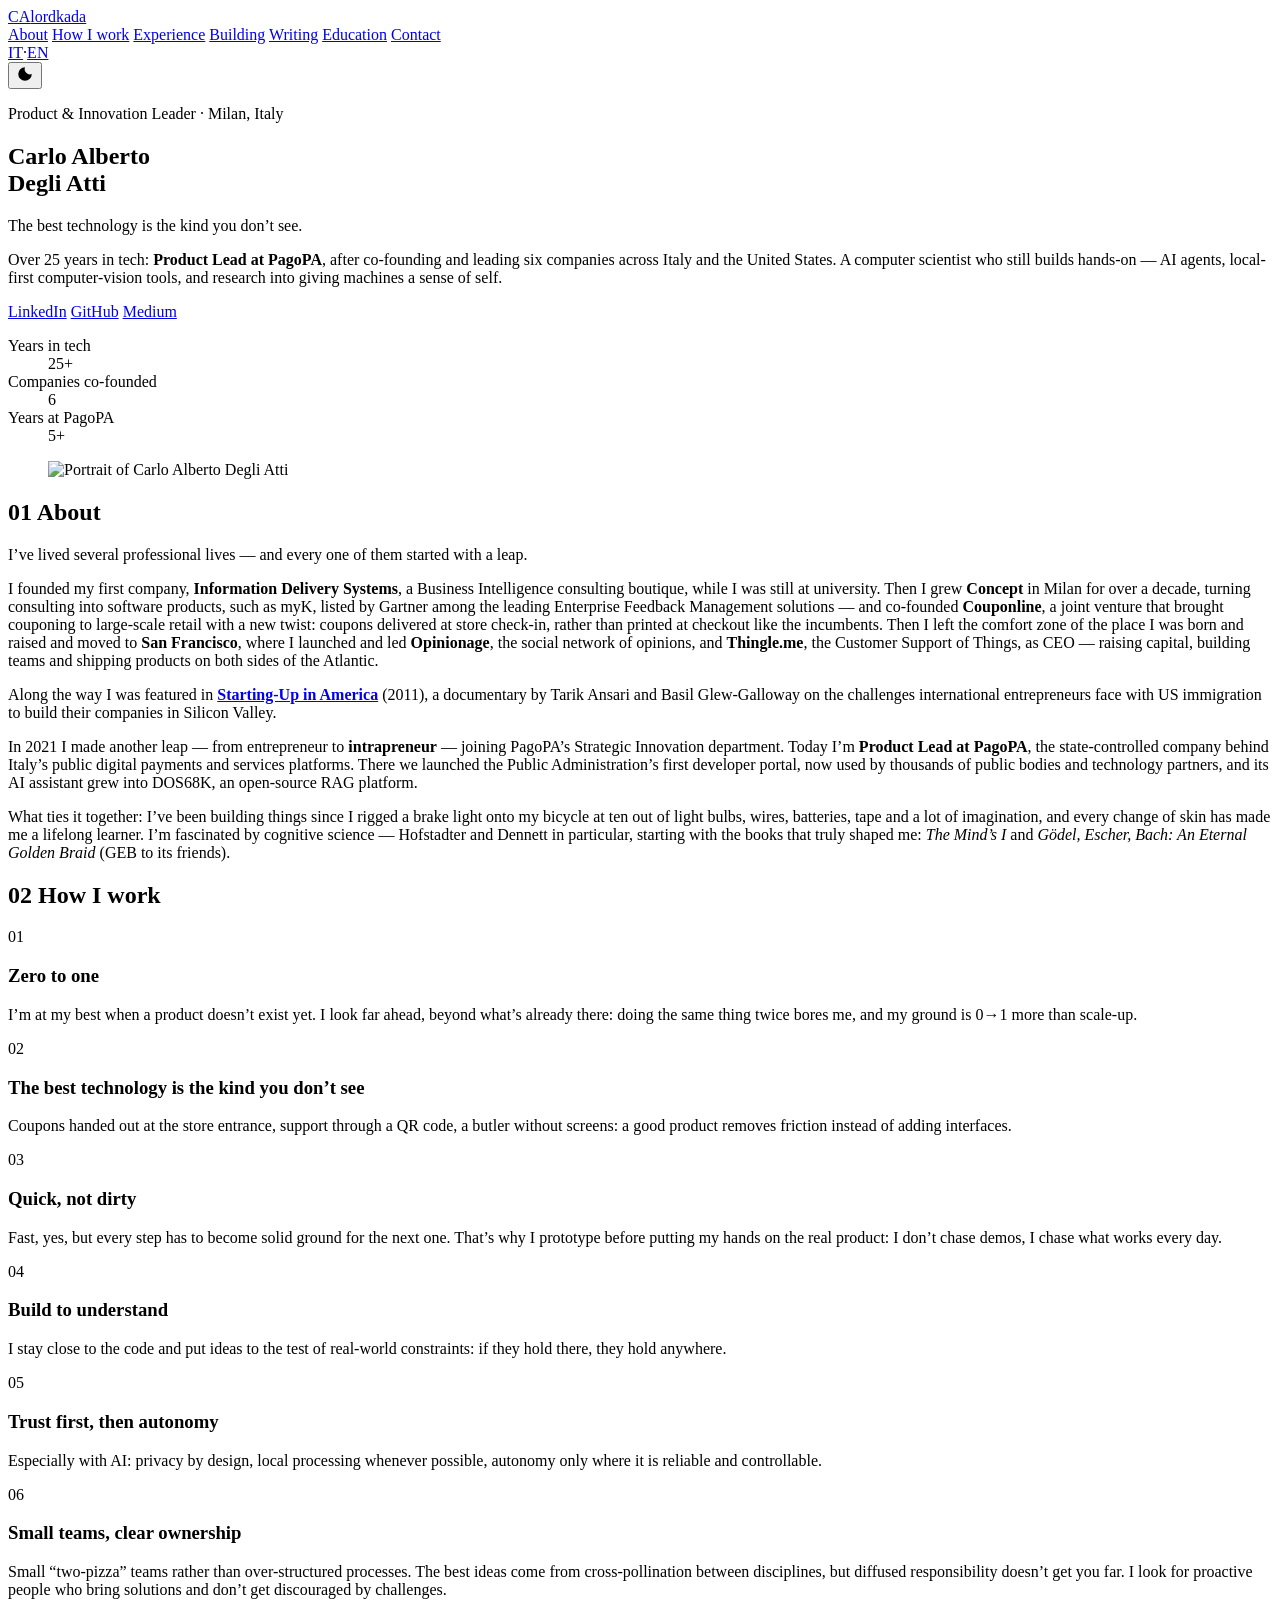
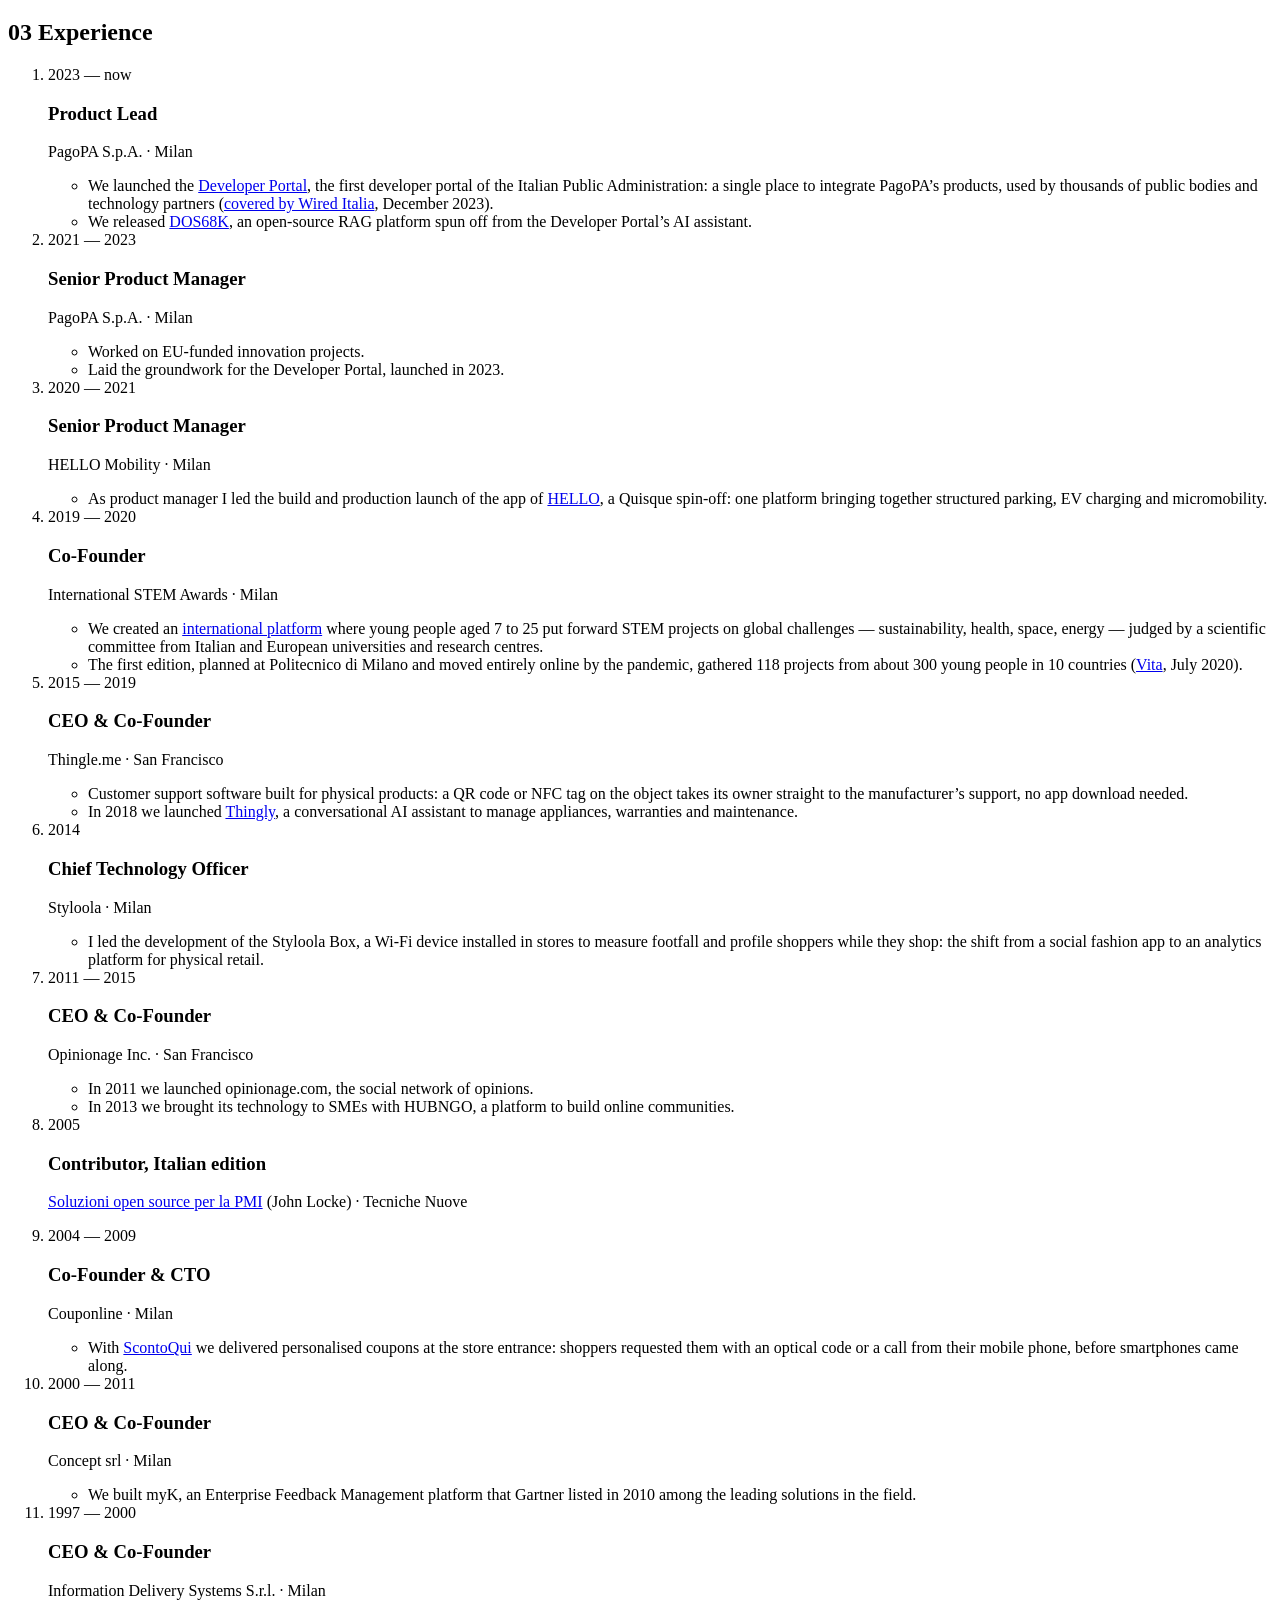
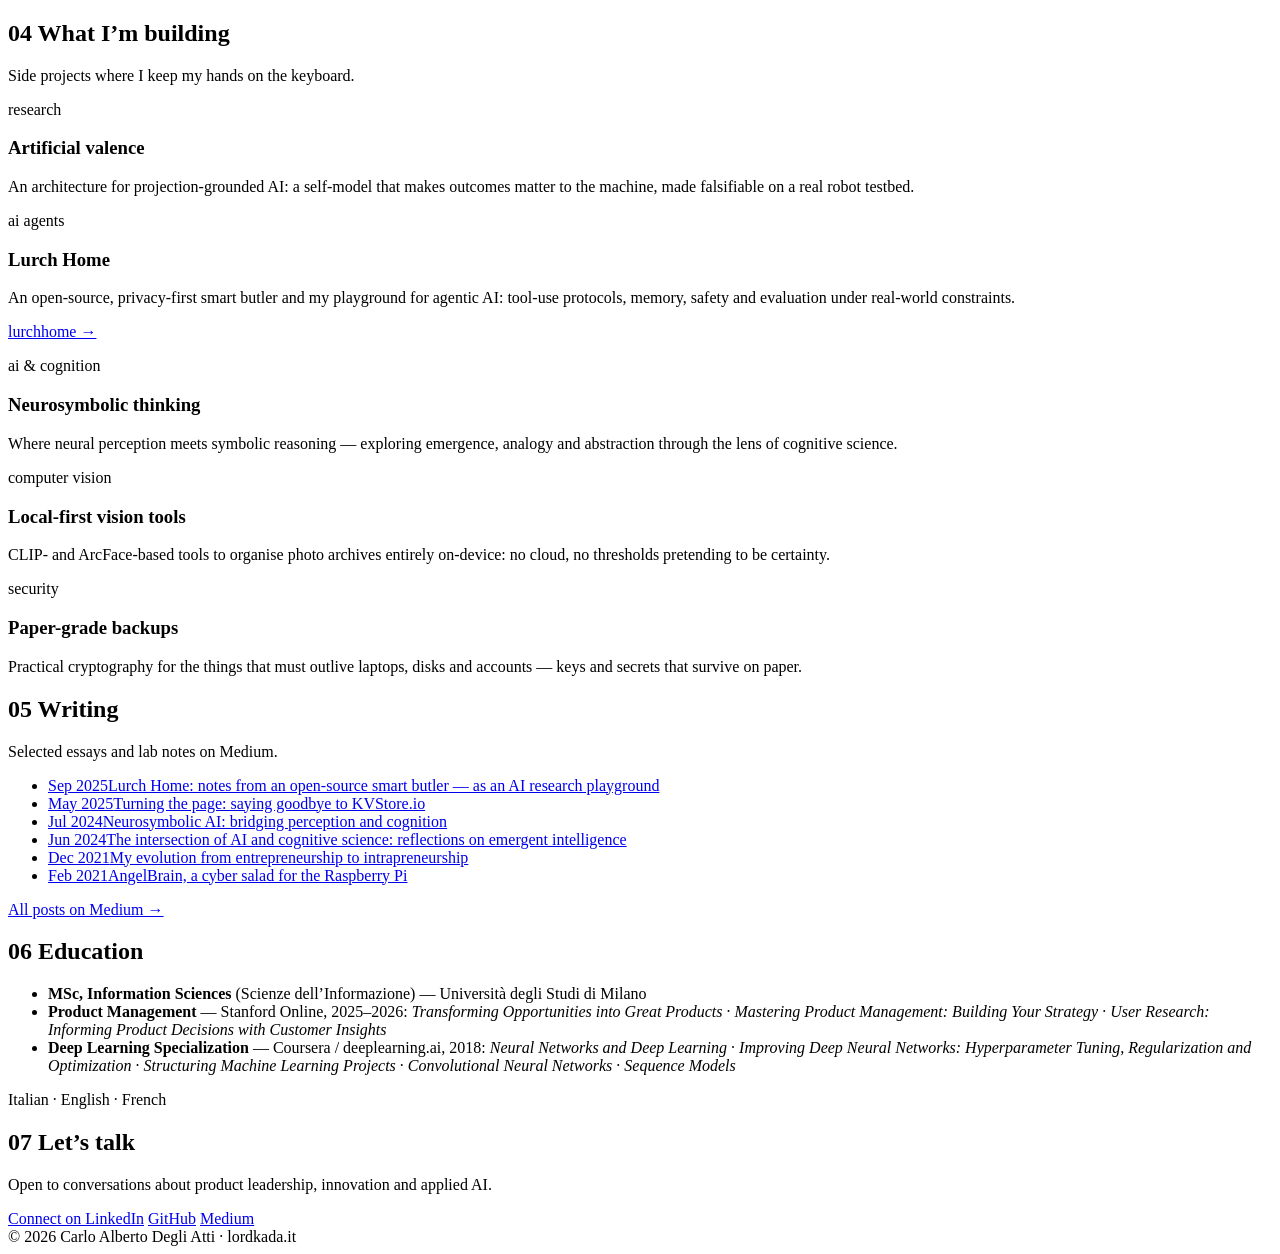
==== site/en/index.html @ 53001ddc "Add a How I work section with six principles Place it right after About, link it from the nav, renum" ====
<!doctype html>
<html lang="en">
<head>
  <meta charset="utf-8">
  <meta name="viewport" content="width=device-width, initial-scale=1">
  <meta http-equiv="Content-Security-Policy" content="default-src 'self'; img-src 'self' data:; style-src 'self'; script-src 'self'; base-uri 'self'; form-action 'none'">
  <meta name="referrer" content="strict-origin-when-cross-origin">
  <title>Carlo Alberto Degli Atti — Product &amp; Innovation Leader</title>
  <meta name="description" content="Product & Innovation Leader with over 25 years in tech. Product Lead at PagoPA, serial founder, computer scientist who still builds hands-on.">
  <meta property="og:title" content="Carlo Alberto Degli Atti">
  <meta property="og:description" content="Product & Innovation Leader — the best technology is the kind you don't see.">
  <meta property="og:url" content="https://lordkada.it/en/">
  <meta property="og:locale" content="en_US">
  <meta property="og:locale:alternate" content="it_IT">
  <meta property="og:type" content="profile">
  <meta property="og:image" content="https://lordkada.it/assets/portrait.jpg">
  <link rel="canonical" href="https://lordkada.it/en/">
  <link rel="alternate" hreflang="it" href="https://lordkada.it/">
  <link rel="alternate" hreflang="en" href="https://lordkada.it/en/">
  <link rel="alternate" hreflang="x-default" href="https://lordkada.it/">
  <link rel="icon" href="/assets/favicon.svg" type="image/svg+xml">
  <link rel="stylesheet" href="/assets/style.css">
</head>
<body>
  <header class="nav">
    <div class="wrap nav-inner">
      <a class="brand" href="#top" aria-label="Home"><span class="brand-mark">CA</span><span class="brand-text">lordkada</span></a>
      <nav aria-label="Primary">
        <a href="#about">About</a>
        <a href="#principles">How I work</a>
        <a href="#experience">Experience</a>
        <a href="#building">Building</a>
        <a href="#writing">Writing</a>
        <a href="#education">Education</a>
        <a href="#contact">Contact</a>
      </nav>
      <div class="lang" role="group" aria-label="Language">
        <a href="/" lang="it" hreflang="it">IT</a><span aria-hidden="true">·</span><a href="/en/" lang="en" hreflang="en" aria-current="page">EN</a>
      </div>
      <button class="theme-toggle" type="button" aria-label="Toggle color theme">
        <svg viewBox="0 0 24 24" width="18" height="18" aria-hidden="true"><path fill="currentColor" d="M12 3a9 9 0 1 0 9 9 7 7 0 0 1-9-9z"/></svg>
      </button>
    </div>
  </header>

  <main id="top">
    <section class="hero">
      <div class="grid-bg" aria-hidden="true"></div>
      <div class="wrap hero-inner">
        <div class="hero-text">
        <p class="eyebrow mono">Product &amp; Innovation Leader · Milan, Italy</p>
        <h1>Carlo Alberto<br>Degli Atti</h1>
        <p class="tagline">The best technology is the kind you don’t see.</p>
        <p class="lead">
          Over 25 years in tech: <strong>Product Lead at PagoPA</strong>,
          after co-founding and leading six companies across Italy and the United States.
          A computer scientist who still builds hands-on — AI agents, local-first computer-vision tools,
          and research into giving machines a sense of self.
        </p>
        <div class="cta">
          <a class="btn primary" href="https://www.linkedin.com/in/lordkada/" rel="noopener">LinkedIn</a>
          <a class="btn" href="https://github.com/lordkada" rel="noopener">GitHub</a>
          <a class="btn" href="https://lordkada.medium.com/" rel="noopener">Medium</a>
        </div>
        <dl class="stats">
          <div><dt>Years in tech</dt><dd>25+</dd></div>
          <div><dt>Companies co-founded</dt><dd>6</dd></div>
          <div><dt>Years at PagoPA</dt><dd>5+</dd></div>
        </dl>
        </div>
        <figure class="portrait">
          <picture>
            <source srcset="/assets/portrait.webp" type="image/webp">
            <img src="/assets/portrait.jpg" width="637" height="637" alt="Portrait of Carlo Alberto Degli Atti">
          </picture>
        </figure>
      </div>
    </section>

    <section id="about" class="section">
      <div class="wrap two-col">
        <h2><span class="mono num">01</span> About</h2>
        <div class="prose">
          <p class="prose-lead">
            I’ve lived several professional lives — and every one of them started with a leap.
          </p>
          <p>
            I founded my first company, <strong>Information Delivery Systems</strong>, a Business Intelligence
            consulting boutique, while I was still at university. Then I grew <strong>Concept</strong> in Milan for over a decade, turning consulting
            into software products, such as myK, listed by Gartner among the leading Enterprise Feedback
            Management solutions — and co-founded <strong>Couponline</strong>, a joint venture that brought
            couponing to large-scale retail with a new twist: coupons delivered at store check-in, rather
            than printed at checkout like the incumbents. Then I left the comfort zone of the place I was born and raised and
            moved to <strong>San Francisco</strong>, where I launched and led <strong>Opinionage</strong>, the social network
            of opinions, and <strong>Thingle.me</strong>, the Customer Support of Things, as CEO — raising capital, building teams and shipping products
            on both sides of the Atlantic.
          </p>
          <p>
            Along the way I was featured in
            <a href="https://www.youtube.com/watch?v=5Nz4N2K64o8" rel="noopener"><strong>Starting-Up in America</strong></a>
            (2011), a documentary by Tarik Ansari and Basil Glew-Galloway on the challenges international
            entrepreneurs face with US immigration to build their companies in Silicon Valley.
          </p>
          <p>
            In 2021 I made another leap — from entrepreneur to <strong>intrapreneur</strong> — joining
            PagoPA’s Strategic Innovation department. Today I’m <strong>Product Lead at PagoPA</strong>,
            the state-controlled company behind Italy’s public digital payments and services platforms.
            There we launched the Public Administration’s first developer portal, now used by thousands of
            public bodies and technology partners, and its AI assistant grew into DOS68K, an open-source RAG platform.
          </p>
          <p>
            What ties it together: I’ve been building things since I rigged a brake light onto my bicycle
            at ten out of light bulbs, wires, batteries, tape and a lot of imagination, and every change of skin has made me a lifelong learner. I’m fascinated by cognitive
            science — Hofstadter and Dennett in particular, starting with the books that truly shaped me:
            <em>The Mind’s I</em> and <em>Gödel, Escher, Bach: An Eternal Golden Braid</em> (GEB to its
            friends).
          </p>
        </div>
      </div>
    </section>

    <section id="principles" class="section alt">
      <div class="wrap">
        <h2><span class="mono num">02</span> How I work</h2>
        <div class="cards">
          <article class="card">
            <p class="tag mono">01</p>
            <h3>Zero to one</h3>
            <p>I’m at my best when a product doesn’t exist yet. I look far ahead, beyond what’s already there: doing the same thing twice bores me, and my ground is 0→1 more than scale-up.</p>
          </article>
          <article class="card">
            <p class="tag mono">02</p>
            <h3>The best technology is the kind you don’t see</h3>
            <p>Coupons handed out at the store entrance, support through a QR code, a butler without screens: a good product removes friction instead of adding interfaces.</p>
          </article>
          <article class="card">
            <p class="tag mono">03</p>
            <h3>Quick, not dirty</h3>
            <p>Fast, yes, but every step has to become solid ground for the next one. That’s why I prototype before putting my hands on the real product: I don’t chase demos, I chase what works every day.</p>
          </article>
          <article class="card">
            <p class="tag mono">04</p>
            <h3>Build to understand</h3>
            <p>I stay close to the code and put ideas to the test of real-world constraints: if they hold there, they hold anywhere.</p>
          </article>
          <article class="card">
            <p class="tag mono">05</p>
            <h3>Trust first, then autonomy</h3>
            <p>Especially with AI: privacy by design, local processing whenever possible, autonomy only where it is reliable and controllable.</p>
          </article>
          <article class="card">
            <p class="tag mono">06</p>
            <h3>Small teams, clear ownership</h3>
            <p>Small “two-pizza” teams rather than over-structured processes. The best ideas come from cross-pollination between disciplines, but diffused responsibility doesn’t get you far. I look for proactive people who bring solutions and don’t get discouraged by challenges.</p>
          </article>
        </div>
      </div>
    </section>

    <section id="experience" class="section">
      <div class="wrap">
        <h2><span class="mono num">03</span> Experience</h2>
        <ol class="timeline">
          <li>
            <span class="when mono">2023 — now</span>
            <div><h3>Product Lead</h3><p class="org">PagoPA S.p.A. · Milan</p>
              <ul class="impact">
                <li>We launched the <a href="https://developer.pagopa.it/" rel="noopener">Developer Portal</a>, the first developer portal of the Italian Public Administration: a single place to integrate PagoPA’s products, used by thousands of public bodies and technology partners (<a href="https://www.wired.it/article/pagopa-developer-portal-sviluppatori" rel="noopener" hreflang="it">covered by Wired Italia</a>, December 2023).</li>
                <li>We released <a href="https://github.com/pagopa/DOS68k" rel="noopener">DOS68K</a>, an open-source RAG platform spun off from the Developer Portal’s AI assistant.</li>
              </ul>
            </div>
          </li>
          <li>
            <span class="when mono">2021 — 2023</span>
            <div><h3>Senior Product Manager</h3><p class="org">PagoPA S.p.A. · Milan</p>
              <ul class="impact">
                <li>Worked on EU-funded innovation projects.</li>
                <li>Laid the groundwork for the Developer Portal, launched in 2023.</li>
              </ul>
            </div>
          </li>
          <li>
            <span class="when mono">2020 — 2021</span>
            <div><h3>Senior Product Manager</h3><p class="org">HELLO Mobility · Milan</p>
              <ul class="impact">
                <li>As product manager I led the build and production launch of the app of <a href="https://www.startupbusiness.it/mobilita-intermodale-tra-pnrr-e-collaborazioni/31727/" rel="noopener" hreflang="it">HELLO</a>, a Quisque spin-off: one platform bringing together structured parking, EV charging and micromobility.</li>
              </ul>
            </div>
          </li>
          <li>
            <span class="when mono">2019 — 2020</span>
            <div><h3>Co-Founder</h3><p class="org">International STEM Awards · Milan</p>
              <ul class="impact">
                <li>We created an <a href="https://lastatalenews.unimi.it/international-stem-awards" rel="noopener" hreflang="it">international platform</a> where young people aged 7 to 25 put forward STEM projects on global challenges — sustainability, health, space, energy — judged by a scientific committee from Italian and European universities and research centres.</li>
                <li>The first edition, planned at Politecnico di Milano and moved entirely online by the pandemic, gathered 118 projects from about 300 young people in 10 countries (<a href="https://www.vita.it/tre-bambini-italiani-progettano-robot-salvambiente-premiati-a-sfida-stem-mondiale/" rel="noopener" hreflang="it">Vita</a>, July 2020).</li>
              </ul>
            </div>
          </li>
          <li>
            <span class="when mono">2015 — 2019</span>
            <div><h3>CEO &amp; Co-Founder</h3><p class="org">Thingle.me · San Francisco</p>
              <ul class="impact">
                <li>Customer support software built for physical products: a QR code or NFC tag on the object takes its owner straight to the manufacturer’s support, no app download needed.</li>
                <li>In 2018 we launched <a href="https://www.linkedin.com/pulse/welcome-board-thingly-carlo-alberto-degli-atti" rel="noopener">Thingly</a>, a conversational AI assistant to manage appliances, warranties and maintenance.</li>
              </ul>
            </div>
          </li>
          <li>
            <span class="when mono">2014</span>
            <div><h3>Chief Technology Officer</h3><p class="org">Styloola · Milan</p>
              <ul class="impact">
                <li>I led the development of the Styloola Box, a Wi-Fi device installed in stores to measure footfall and profile shoppers while they shop: the shift from a social fashion app to an analytics platform for physical retail.</li>
              </ul>
            </div>
          </li>
          <li>
            <span class="when mono">2011 — 2015</span>
            <div><h3>CEO &amp; Co-Founder</h3><p class="org">Opinionage Inc. · San Francisco</p>
              <ul class="impact">
                <li>In 2011 we launched opinionage.com, the social network of opinions.</li>
                <li>In 2013 we brought its technology to SMEs with HUBNGO, a platform to build online communities.</li>
              </ul>
            </div>
          </li>
          <li>
            <span class="when mono">2005</span>
            <div><h3>Contributor, Italian edition</h3><p class="org"><a href="https://books.google.it/books/about/Soluzioni_open_source_per_la_PMI.html?id=UDrGxo1UbG4C" rel="noopener">Soluzioni open source per la PMI</a> (John Locke) · Tecniche Nuove</p></div>
          </li>
          <li>
            <span class="when mono">2004 — 2009</span>
            <div><h3>Co-Founder &amp; CTO</h3><p class="org">Couponline · Milan</p>
              <ul class="impact">
                <li>With <a href="https://www.youtube.com/watch?v=e-gMICZDOhs" rel="noopener" hreflang="it">ScontoQui</a> we delivered personalised coupons at the store entrance: shoppers requested them with an optical code or a call from their mobile phone, before smartphones came along.</li>
              </ul>
            </div>
          </li>
          <li>
            <span class="when mono">2000 — 2011</span>
            <div><h3>CEO &amp; Co-Founder</h3><p class="org">Concept srl · Milan</p>
              <ul class="impact">
                <li>We built myK, an Enterprise Feedback Management platform that Gartner listed in 2010 among the leading solutions in the field.</li>
              </ul>
            </div>
          </li>
          <li>
            <span class="when mono">1997 — 2000</span>
            <div><h3>CEO &amp; Co-Founder</h3><p class="org">Information Delivery Systems S.r.l. · Milan</p></div>
          </li>
        </ol>
      </div>
    </section>

    <section id="building" class="section alt">
      <div class="wrap">
        <h2><span class="mono num">04</span> What I’m building</h2>
        <p class="section-lead">Side projects where I keep my hands on the keyboard.</p>
        <div class="cards">
          <article class="card">
            <p class="tag mono">research</p>
            <h3>Artificial valence</h3>
            <p>An architecture for projection-grounded AI: a self-model that makes outcomes matter to the machine, made falsifiable on a real robot testbed.</p>
          </article>
          <article class="card">
            <p class="tag mono">ai agents</p>
            <h3>Lurch Home</h3>
            <p>An open-source, privacy-first smart butler and my playground for agentic AI: tool-use protocols, memory, safety and evaluation under real-world constraints.</p>
            <a class="more" href="https://github.com/lordkada/lurchhome" rel="noopener">lurchhome →</a>
          </article>
          <article class="card">
            <p class="tag mono">ai &amp; cognition</p>
            <h3>Neurosymbolic thinking</h3>
            <p>Where neural perception meets symbolic reasoning — exploring emergence, analogy and abstraction through the lens of cognitive science.</p>
          </article>
          <article class="card">
            <p class="tag mono">computer vision</p>
            <h3>Local-first vision tools</h3>
            <p>CLIP- and ArcFace-based tools to organise photo archives entirely on-device: no cloud, no thresholds pretending to be certainty.</p>
          </article>
          <article class="card">
            <p class="tag mono">security</p>
            <h3>Paper-grade backups</h3>
            <p>Practical cryptography for the things that must outlive laptops, disks and accounts — keys and secrets that survive on paper.</p>
          </article>
        </div>
      </div>
    </section>

    <section id="writing" class="section">
      <div class="wrap">
        <h2><span class="mono num">05</span> Writing</h2>
        <p class="section-lead">Selected essays and lab notes on Medium.</p>
        <ul class="posts">
          <li><a href="https://lordkada.medium.com/lurch-home-notes-from-an-open-source-smart-butler-as-an-ai-research-playground-4d5cc2af432d" rel="noopener"><span class="when mono">Sep 2025</span><span>Lurch Home: notes from an open-source smart butler — as an AI research playground</span></a></li>
          <li><a href="https://lordkada.medium.com/turning-the-page-saying-goodbye-to-kvstore-io-cf0a9c562891" rel="noopener"><span class="when mono">May 2025</span><span>Turning the page: saying goodbye to KVStore.io</span></a></li>
          <li><a href="https://lordkada.medium.com/neurosymbolic-ai-bridging-perception-and-cognition-4ed54e560812" rel="noopener"><span class="when mono">Jul 2024</span><span>Neurosymbolic AI: bridging perception and cognition</span></a></li>
          <li><a href="https://lordkada.medium.com/the-intersection-of-artificial-intelligence-and-cognitive-science-reflections-on-emergent-558dfc153a9f" rel="noopener"><span class="when mono">Jun 2024</span><span>The intersection of AI and cognitive science: reflections on emergent intelligence</span></a></li>
          <li><a href="https://lordkada.medium.com/my-evolution-from-entrepreneurship-to-intrapreneurship-54f96ab75e7b" rel="noopener"><span class="when mono">Dec 2021</span><span>My evolution from entrepreneurship to intrapreneurship</span></a></li>
          <li><a href="https://lordkada.medium.com/angelbrain-a-cyber-salad-for-the-raspberry-pi-67566a4708ef" rel="noopener"><span class="when mono">Feb 2021</span><span>AngelBrain, a cyber salad for the Raspberry Pi</span></a></li>
        </ul>
        <a class="more" href="https://lordkada.medium.com/" rel="noopener">All posts on Medium →</a>
      </div>
    </section>

    <section id="education" class="section alt">
      <div class="wrap two-col">
        <h2><span class="mono num">06</span> Education</h2>
        <div>
          <ul class="plain">
            <li><strong>MSc, Information Sciences</strong> (Scienze dell’Informazione) — Università degli Studi di Milano</li>
            <li><strong>Product Management</strong> — Stanford Online, 2025–2026:
              <em>Transforming Opportunities into Great Products</em> ·
              <em>Mastering Product Management: Building Your Strategy</em> ·
              <em>User Research: Informing Product Decisions with Customer Insights</em></li>
            <li><strong>Deep Learning Specialization</strong> — Coursera / deeplearning.ai, 2018:
              <em>Neural Networks and Deep Learning</em> ·
              <em>Improving Deep Neural Networks: Hyperparameter Tuning, Regularization and Optimization</em> ·
              <em>Structuring Machine Learning Projects</em> ·
              <em>Convolutional Neural Networks</em> ·
              <em>Sequence Models</em></li>
          </ul>
          <p class="langs mono">Italian · English · French</p>
        </div>
      </div>
    </section>

    <section id="contact" class="section contact">
      <div class="wrap">
        <h2><span class="mono num">07</span> Let’s talk</h2>
        <p class="section-lead">Open to conversations about product leadership, innovation and applied AI.</p>
        <div class="cta">
          <a class="btn primary" href="https://www.linkedin.com/in/lordkada/" rel="noopener">Connect on LinkedIn</a>
          <a class="btn" href="https://github.com/lordkada" rel="noopener">GitHub</a>
          <a class="btn" href="https://lordkada.medium.com/" rel="noopener">Medium</a>
        </div>
      </div>
    </section>
  </main>

  <footer class="footer">
    <div class="wrap mono">© <span id="year">2026</span> Carlo Alberto Degli Atti · lordkada.it</div>
  </footer>

  <script src="/assets/main.js" defer></script>
</body>
</html>
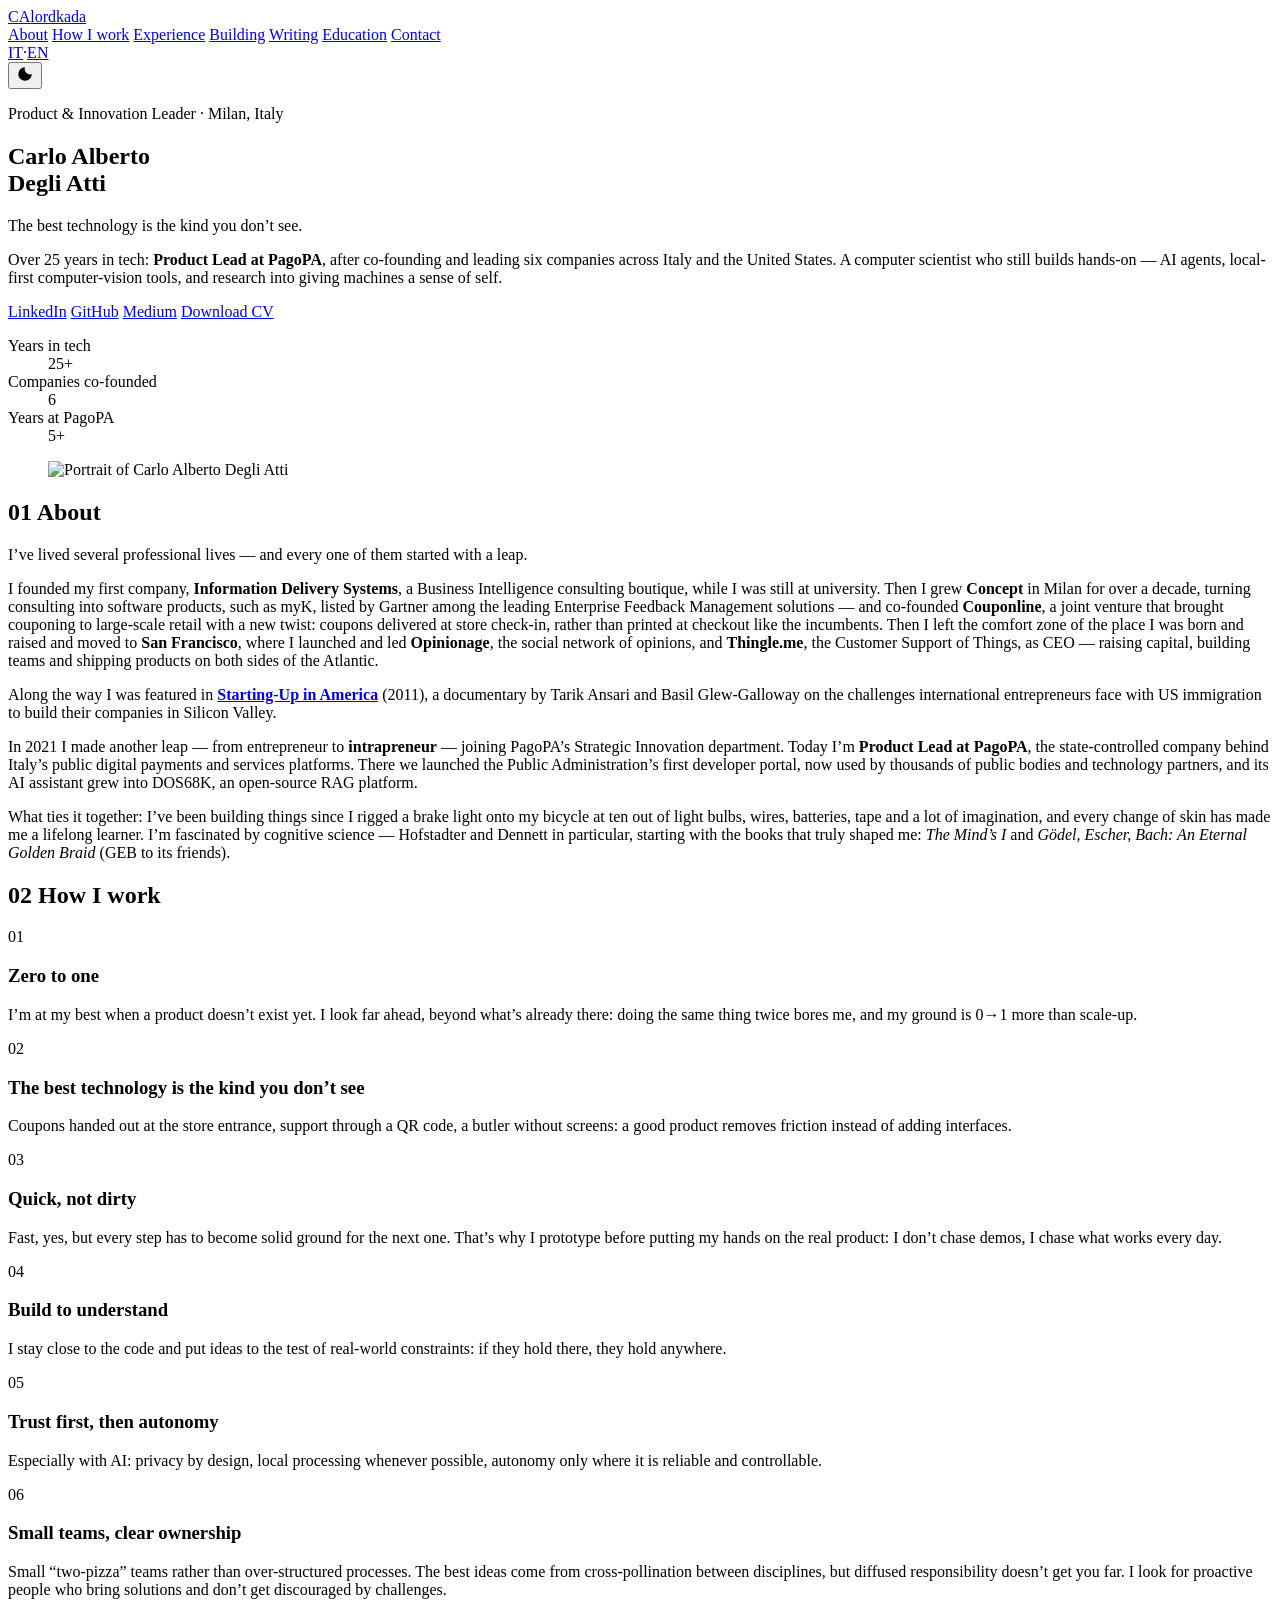
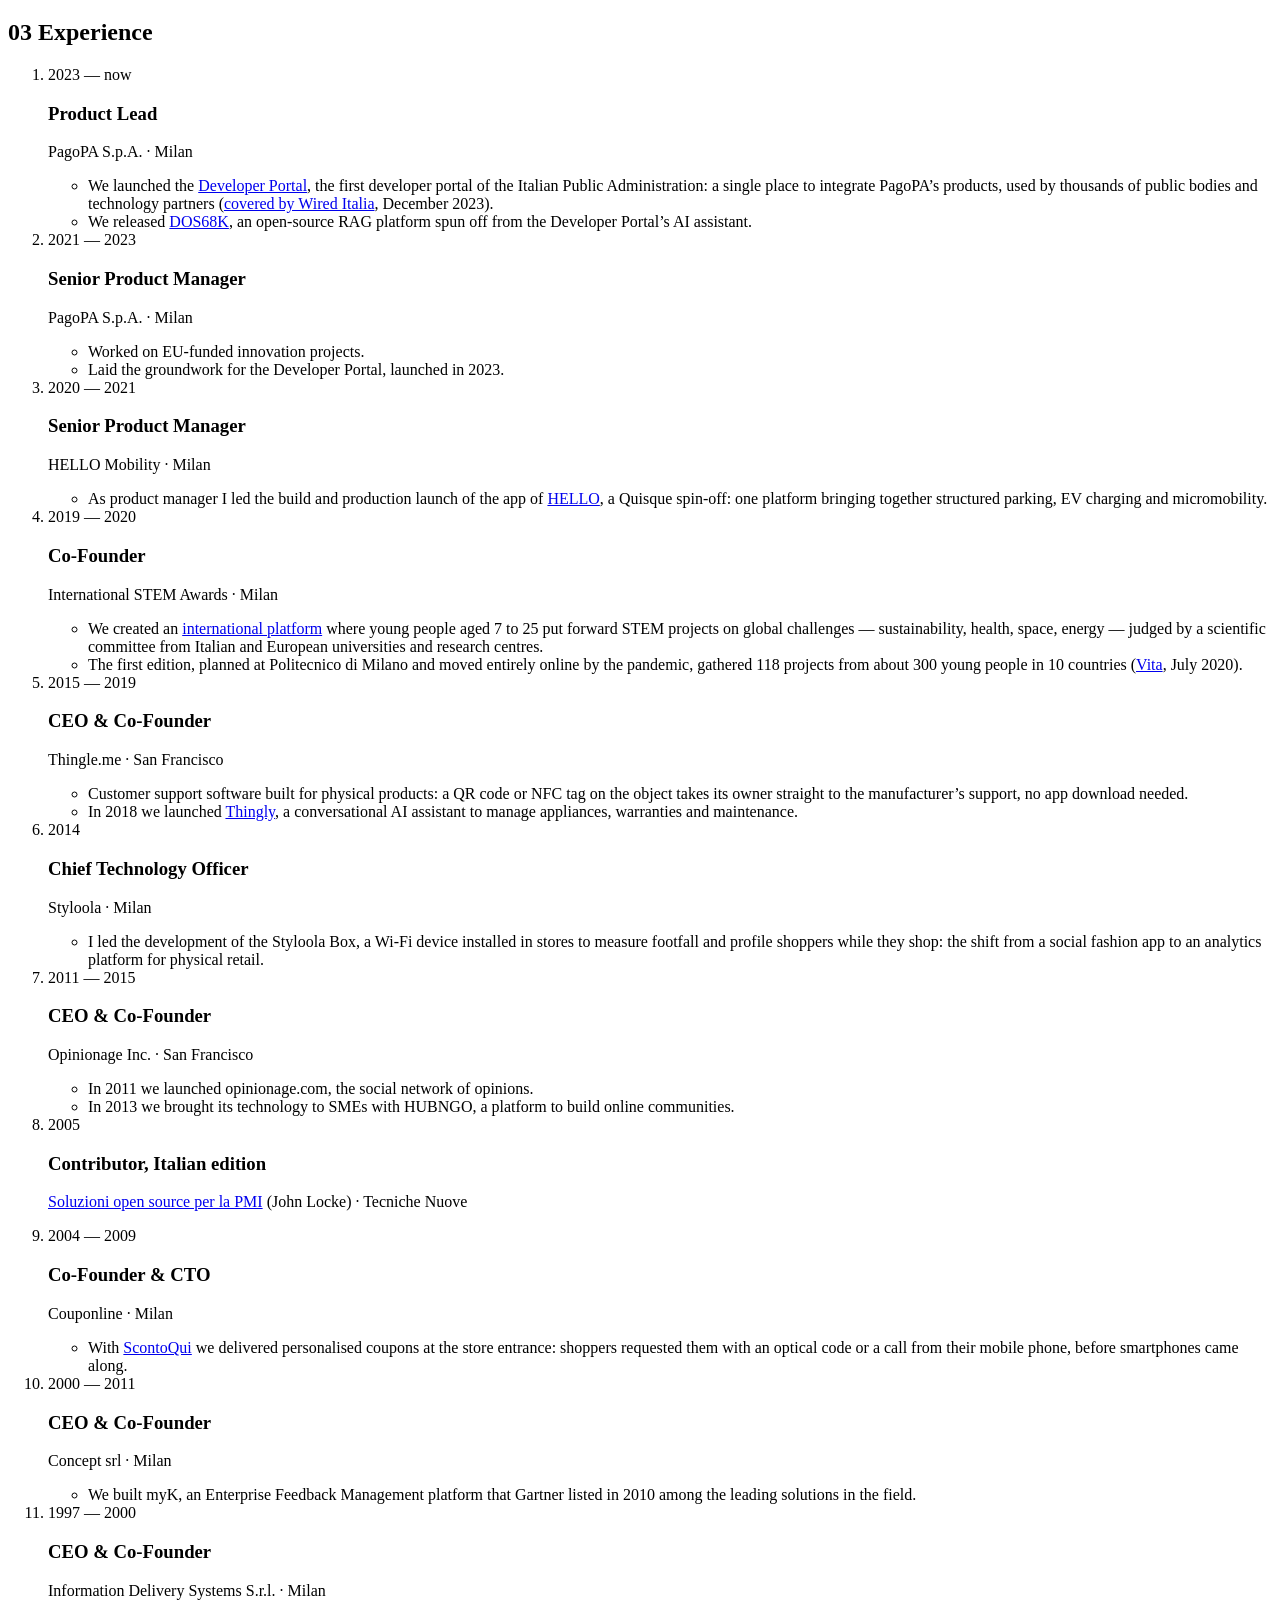
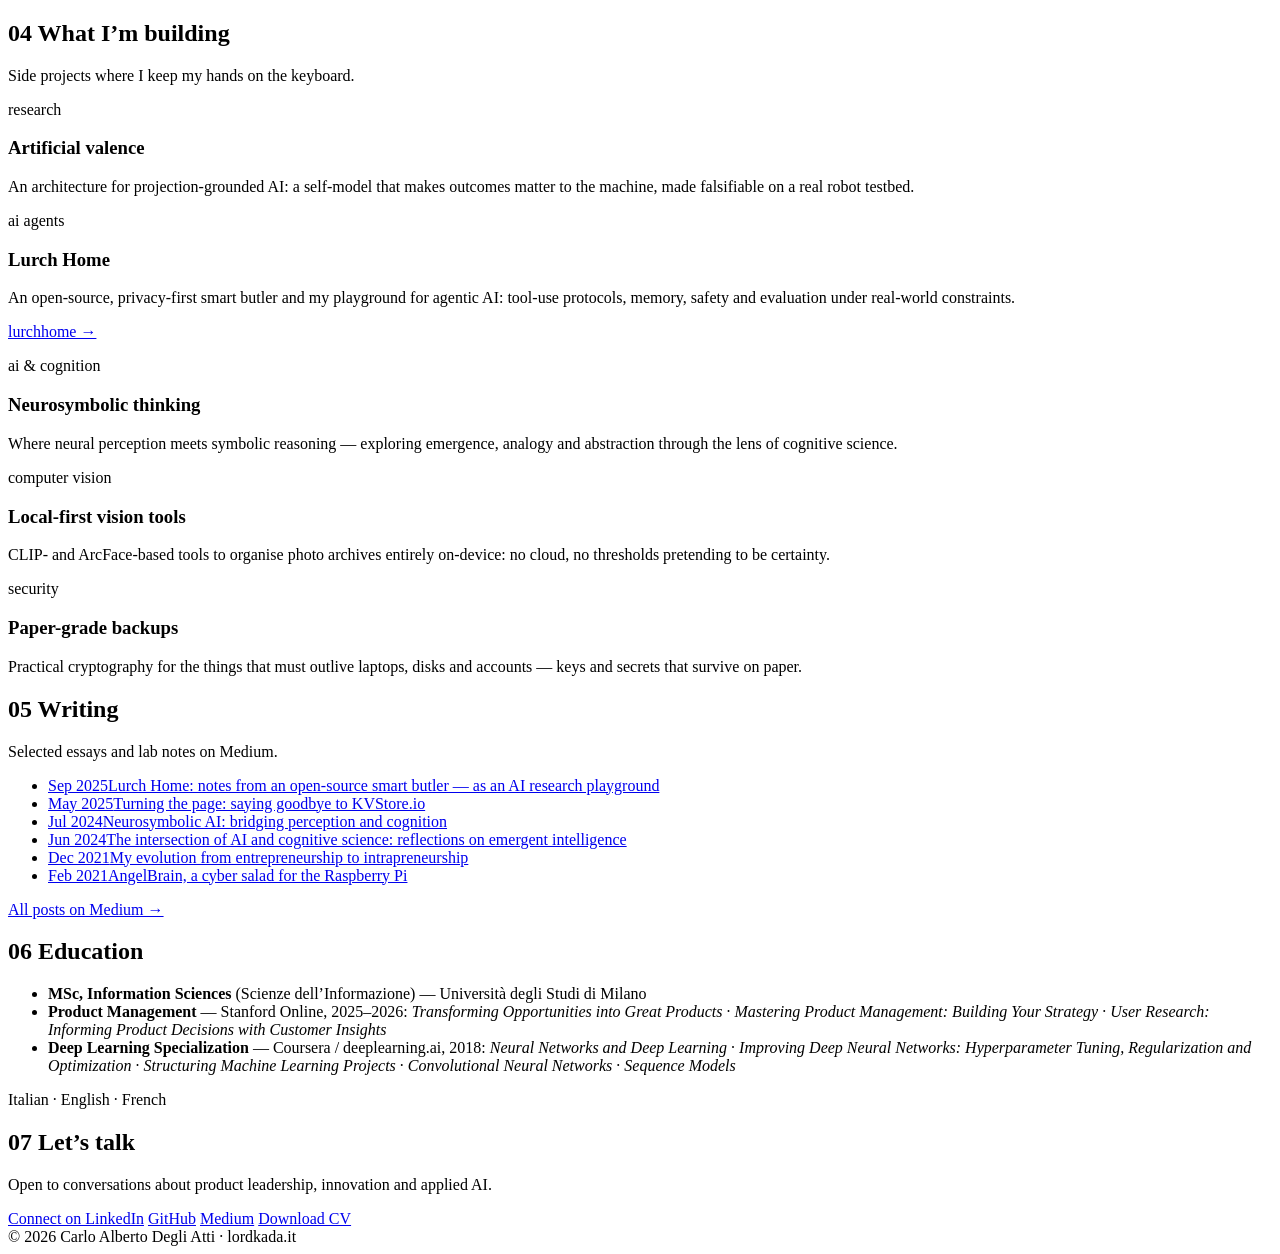
==== commit 5be0e300: "Add schema.org metadata, llms.txt and a downloadable CV Describe the profile with a JSON-LD ProfileP" ====
--- a/site/en/index.html
+++ b/site/en/index.html
@@ -18,6 +18,118 @@
   <link rel="alternate" hreflang="it" href="https://lordkada.it/">
   <link rel="alternate" hreflang="en" href="https://lordkada.it/en/">
   <link rel="alternate" hreflang="x-default" href="https://lordkada.it/">
+  <script type="application/ld+json">
+{
+    "@context": "https://schema.org",
+    "@graph": [
+      {
+        "@type": "ProfilePage",
+        "@id": "https://lordkada.it/en/#profile",
+        "url": "https://lordkada.it/en/",
+        "name": "Carlo Alberto Degli Atti — Product & Innovation Leader",
+        "inLanguage": "en-US",
+        "isPartOf": {
+          "@type": "WebSite",
+          "@id": "https://lordkada.it/#website",
+          "url": "https://lordkada.it/",
+          "name": "lordkada.it"
+        },
+        "mainEntity": {
+          "@id": "https://lordkada.it/#person"
+        }
+      },
+      {
+        "@type": "Person",
+        "@id": "https://lordkada.it/#person",
+        "name": "Carlo Alberto Degli Atti",
+        "alternateName": "lordkada",
+        "url": "https://lordkada.it/en/",
+        "image": "https://lordkada.it/assets/portrait.jpg",
+        "jobTitle": "Product Lead",
+        "description": "Product & Innovation Leader with over 25 years in tech: Product Lead at PagoPA, serial founder of six companies across Italy and the United States, computer scientist who still builds hands-on.",
+        "worksFor": {
+          "@type": "Organization",
+          "name": "PagoPA S.p.A.",
+          "url": "https://www.pagopa.it/"
+        },
+        "homeLocation": {
+          "@type": "Place",
+          "name": "Milan, Italy"
+        },
+        "alumniOf": {
+          "@type": "CollegeOrUniversity",
+          "name": "Università degli Studi di Milano"
+        },
+        "hasCredential": [
+          {
+            "@type": "EducationalOccupationalCredential",
+            "name": "MSc, Information Sciences",
+            "recognizedBy": {
+              "@type": "CollegeOrUniversity",
+              "name": "Università degli Studi di Milano"
+            }
+          },
+          {
+            "@type": "EducationalOccupationalCredential",
+            "name": "Product Management",
+            "recognizedBy": {
+              "@type": "CollegeOrUniversity",
+              "name": "Stanford Online"
+            }
+          },
+          {
+            "@type": "EducationalOccupationalCredential",
+            "name": "Deep Learning Specialization",
+            "recognizedBy": {
+              "@type": "Organization",
+              "name": "DeepLearning.AI"
+            }
+          }
+        ],
+        "knowsAbout": [
+          "Product management",
+          "Product leadership",
+          "Innovation",
+          "Agentic AI",
+          "Retrieval-augmented generation",
+          "Computer vision",
+          "Cognitive science",
+          "Neurosymbolic AI",
+          "Developer portals",
+          "Digital public services"
+        ],
+        "knowsLanguage": [
+          {
+            "@type": "Language",
+            "name": "Italian",
+            "alternateName": "it"
+          },
+          {
+            "@type": "Language",
+            "name": "English",
+            "alternateName": "en"
+          },
+          {
+            "@type": "Language",
+            "name": "French",
+            "alternateName": "fr"
+          }
+        ],
+        "sameAs": [
+          "https://www.linkedin.com/in/lordkada/",
+          "https://github.com/lordkada",
+          "https://lordkada.medium.com/"
+        ],
+        "subjectOf": {
+          "@type": "DigitalDocument",
+          "name": "Résumé",
+          "encodingFormat": "application/pdf",
+          "url": "https://lordkada.it/assets/carlo-alberto-degli-atti-cv-en.pdf"
+        }
+      }
+    ]
+  }
+  </script>
   <link rel="icon" href="/assets/favicon.svg" type="image/svg+xml">
   <link rel="stylesheet" href="/assets/style.css">
 </head>
@@ -61,6 +173,7 @@
           <a class="btn primary" href="https://www.linkedin.com/in/lordkada/" rel="noopener">LinkedIn</a>
           <a class="btn" href="https://github.com/lordkada" rel="noopener">GitHub</a>
           <a class="btn" href="https://lordkada.medium.com/" rel="noopener">Medium</a>
+          <a class="btn" href="/assets/carlo-alberto-degli-atti-cv-en.pdf" download type="application/pdf">Download CV</a>
         </div>
         <dl class="stats">
           <div><dt>Years in tech</dt><dd>25+</dd></div>
@@ -331,6 +444,7 @@
           <a class="btn primary" href="https://www.linkedin.com/in/lordkada/" rel="noopener">Connect on LinkedIn</a>
           <a class="btn" href="https://github.com/lordkada" rel="noopener">GitHub</a>
           <a class="btn" href="https://lordkada.medium.com/" rel="noopener">Medium</a>
+          <a class="btn" href="/assets/carlo-alberto-degli-atti-cv-en.pdf" download type="application/pdf">Download CV</a>
         </div>
       </div>
     </section>
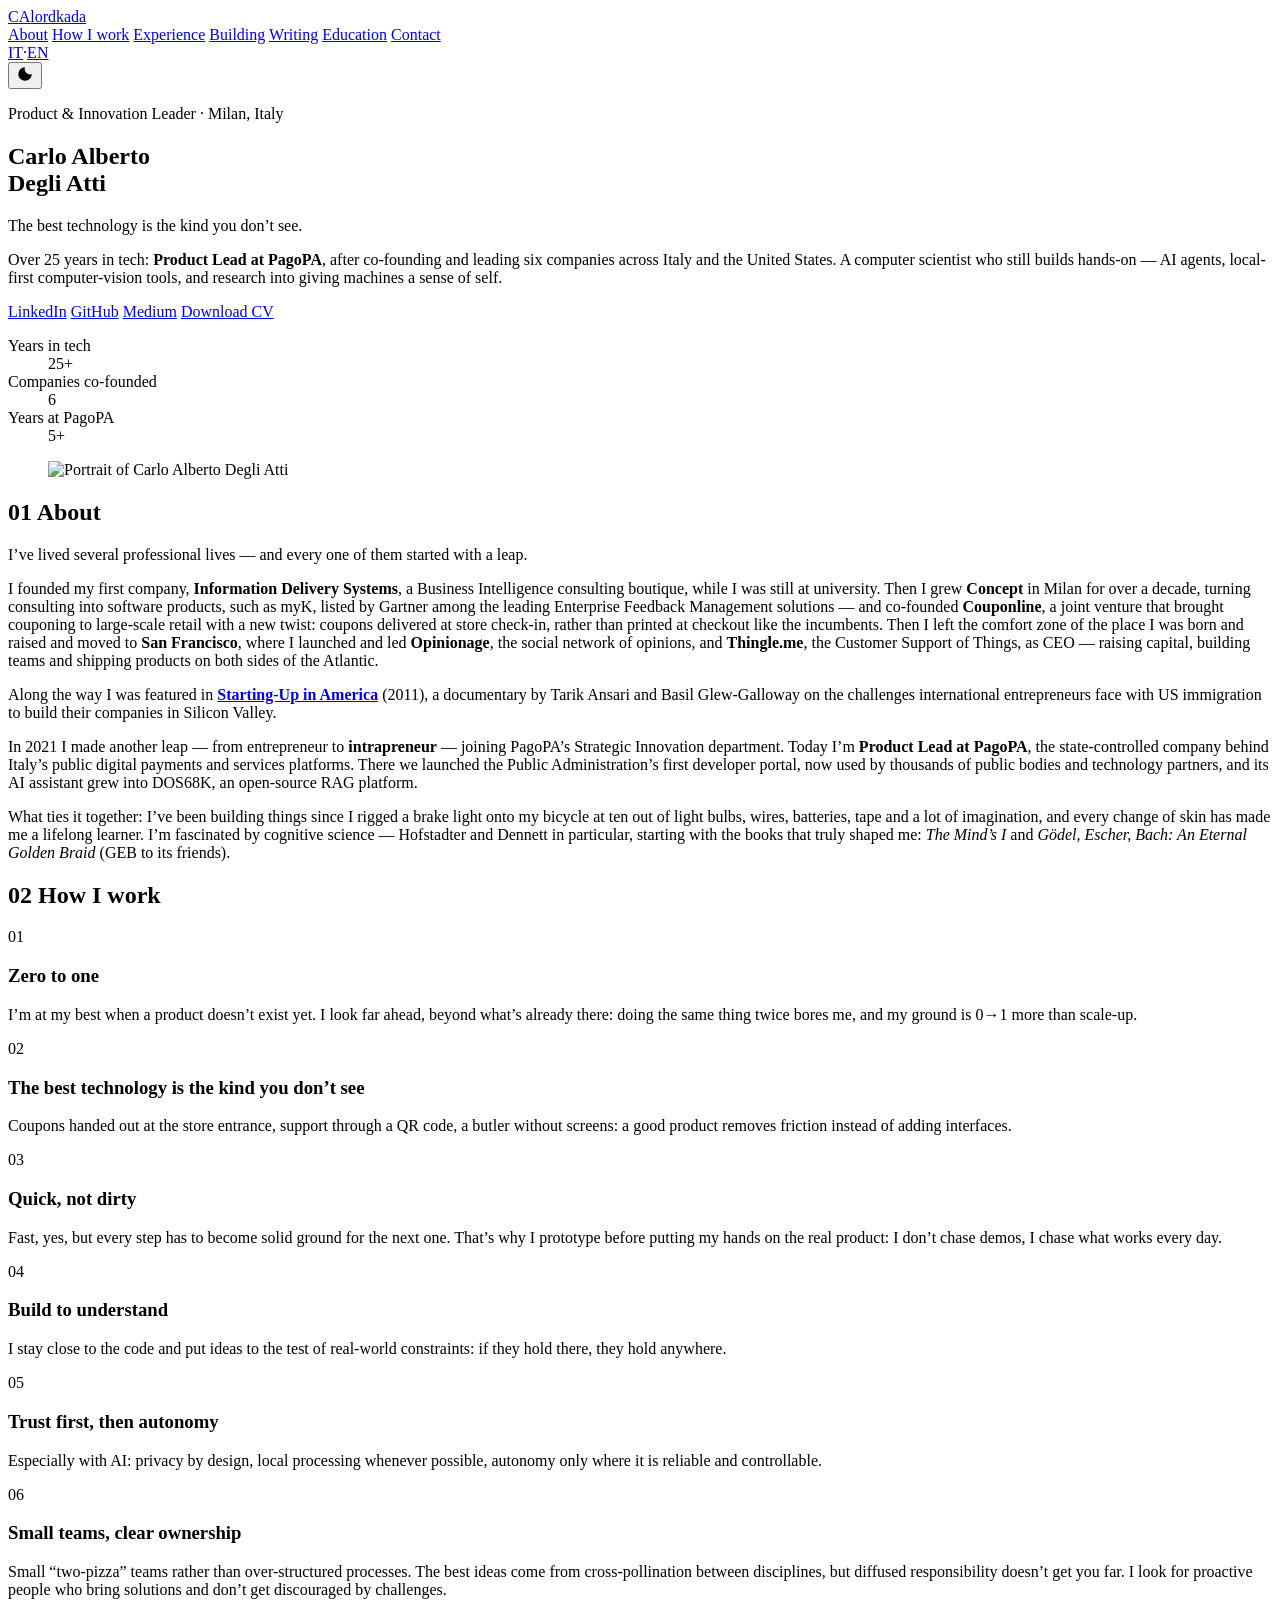
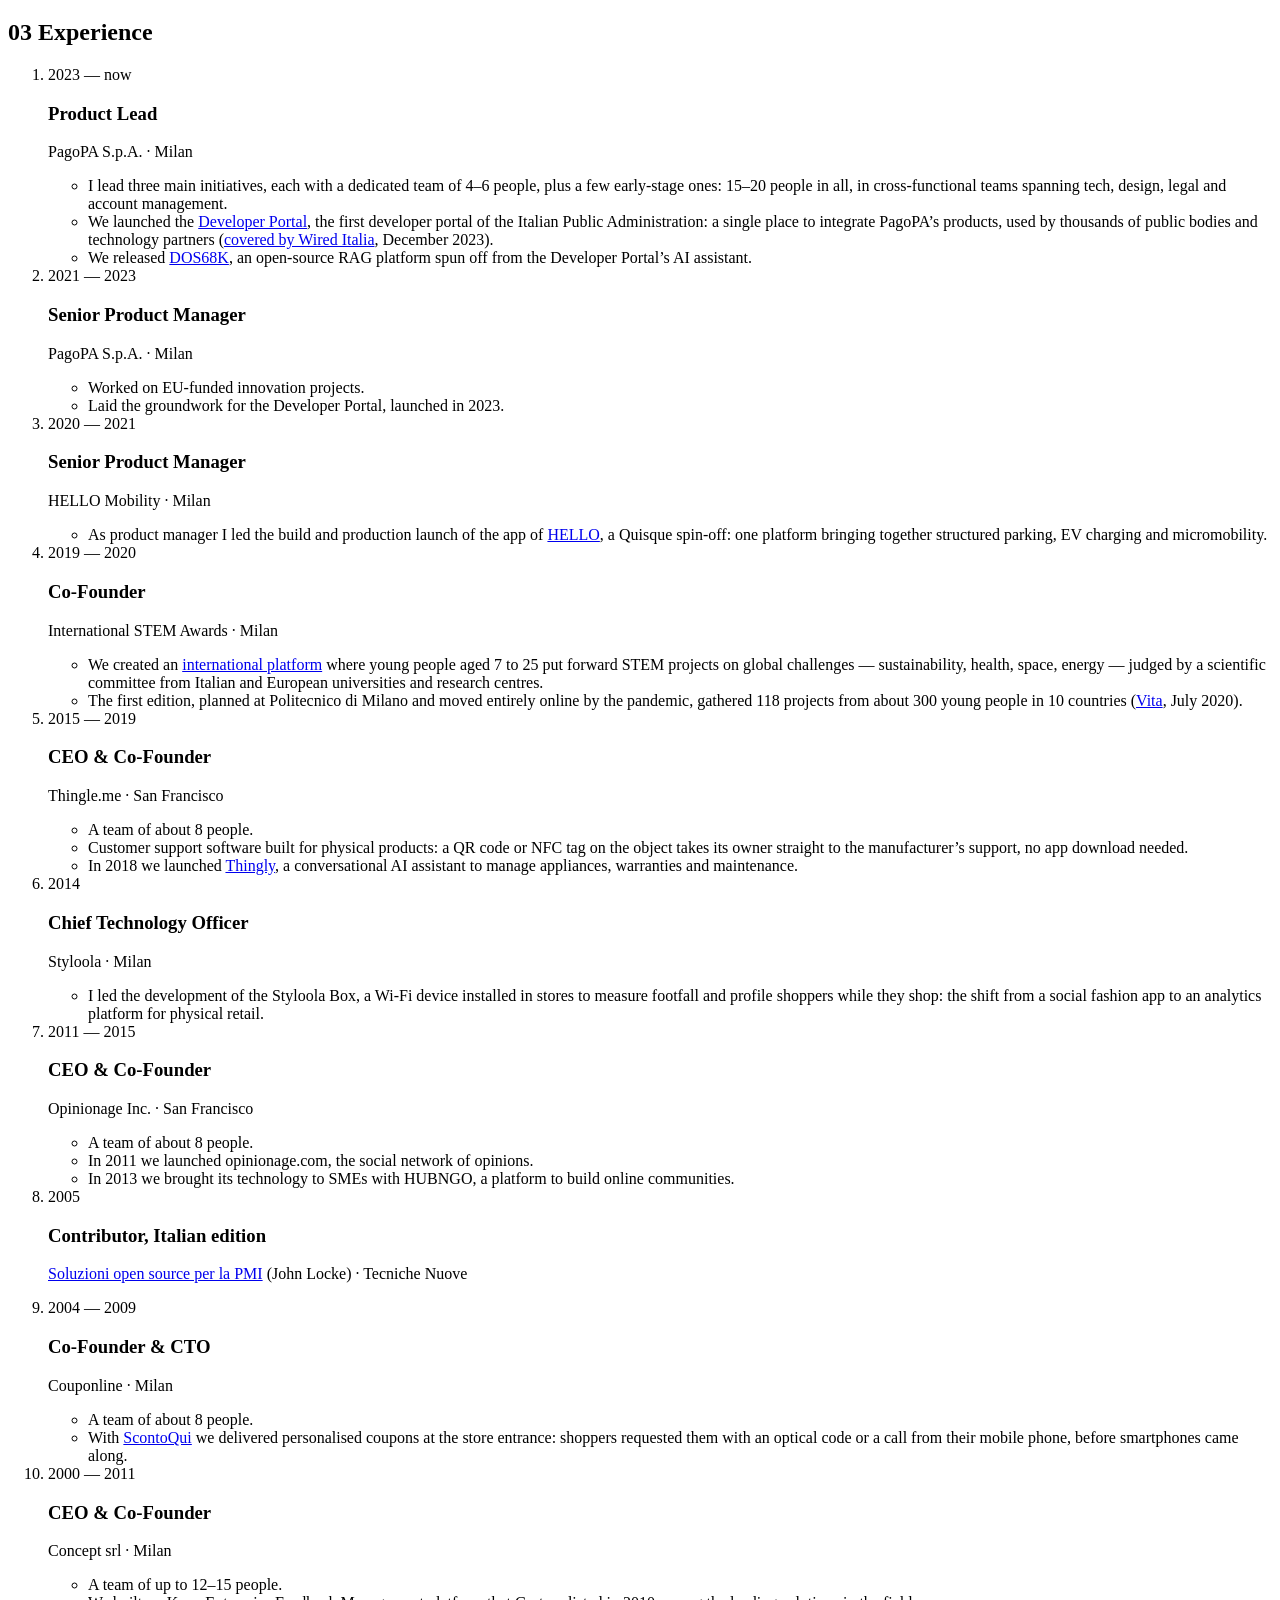
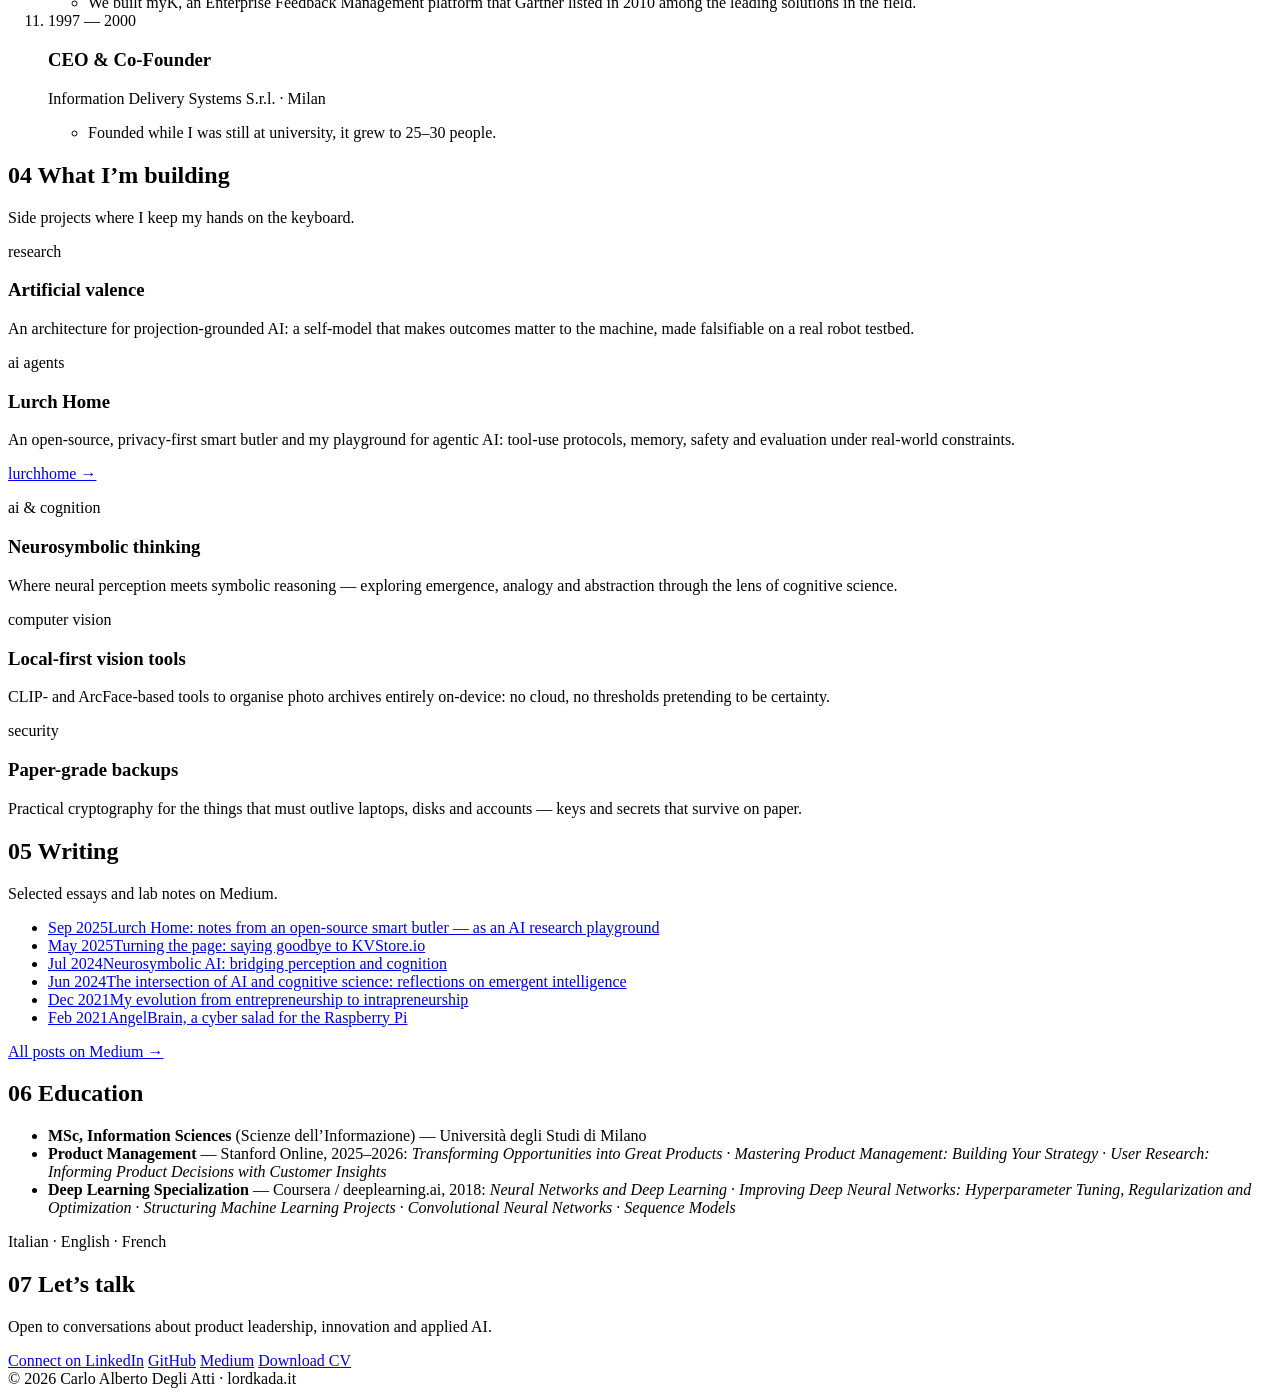
==== commit 64caaddc: "Add team size to the leadership roles State the scope of the current PagoPA role and the size of eac" ====
--- a/site/en/index.html
+++ b/site/en/index.html
@@ -278,6 +278,7 @@
             <span class="when mono">2023 — now</span>
             <div><h3>Product Lead</h3><p class="org">PagoPA S.p.A. · Milan</p>
               <ul class="impact">
+                <li>I lead three main initiatives, each with a dedicated team of 4–6 people, plus a few early-stage ones: 15–20 people in all, in cross-functional teams spanning tech, design, legal and account management.</li>
                 <li>We launched the <a href="https://developer.pagopa.it/" rel="noopener">Developer Portal</a>, the first developer portal of the Italian Public Administration: a single place to integrate PagoPA’s products, used by thousands of public bodies and technology partners (<a href="https://www.wired.it/article/pagopa-developer-portal-sviluppatori" rel="noopener" hreflang="it">covered by Wired Italia</a>, December 2023).</li>
                 <li>We released <a href="https://github.com/pagopa/DOS68k" rel="noopener">DOS68K</a>, an open-source RAG platform spun off from the Developer Portal’s AI assistant.</li>
               </ul>
@@ -313,6 +314,7 @@
             <span class="when mono">2015 — 2019</span>
             <div><h3>CEO &amp; Co-Founder</h3><p class="org">Thingle.me · San Francisco</p>
               <ul class="impact">
+                <li>A team of about 8 people.</li>
                 <li>Customer support software built for physical products: a QR code or NFC tag on the object takes its owner straight to the manufacturer’s support, no app download needed.</li>
                 <li>In 2018 we launched <a href="https://www.linkedin.com/pulse/welcome-board-thingly-carlo-alberto-degli-atti" rel="noopener">Thingly</a>, a conversational AI assistant to manage appliances, warranties and maintenance.</li>
               </ul>
@@ -330,6 +332,7 @@
             <span class="when mono">2011 — 2015</span>
             <div><h3>CEO &amp; Co-Founder</h3><p class="org">Opinionage Inc. · San Francisco</p>
               <ul class="impact">
+                <li>A team of about 8 people.</li>
                 <li>In 2011 we launched opinionage.com, the social network of opinions.</li>
                 <li>In 2013 we brought its technology to SMEs with HUBNGO, a platform to build online communities.</li>
               </ul>
@@ -343,6 +346,7 @@
             <span class="when mono">2004 — 2009</span>
             <div><h3>Co-Founder &amp; CTO</h3><p class="org">Couponline · Milan</p>
               <ul class="impact">
+                <li>A team of about 8 people.</li>
                 <li>With <a href="https://www.youtube.com/watch?v=e-gMICZDOhs" rel="noopener" hreflang="it">ScontoQui</a> we delivered personalised coupons at the store entrance: shoppers requested them with an optical code or a call from their mobile phone, before smartphones came along.</li>
               </ul>
             </div>
@@ -351,13 +355,18 @@
             <span class="when mono">2000 — 2011</span>
             <div><h3>CEO &amp; Co-Founder</h3><p class="org">Concept srl · Milan</p>
               <ul class="impact">
+                <li>A team of up to 12–15 people.</li>
                 <li>We built myK, an Enterprise Feedback Management platform that Gartner listed in 2010 among the leading solutions in the field.</li>
               </ul>
             </div>
           </li>
           <li>
             <span class="when mono">1997 — 2000</span>
-            <div><h3>CEO &amp; Co-Founder</h3><p class="org">Information Delivery Systems S.r.l. · Milan</p></div>
+            <div><h3>CEO &amp; Co-Founder</h3><p class="org">Information Delivery Systems S.r.l. · Milan</p>
+              <ul class="impact">
+                <li>Founded while I was still at university, it grew to 25–30 people.</li>
+              </ul>
+            </div>
           </li>
         </ol>
       </div>
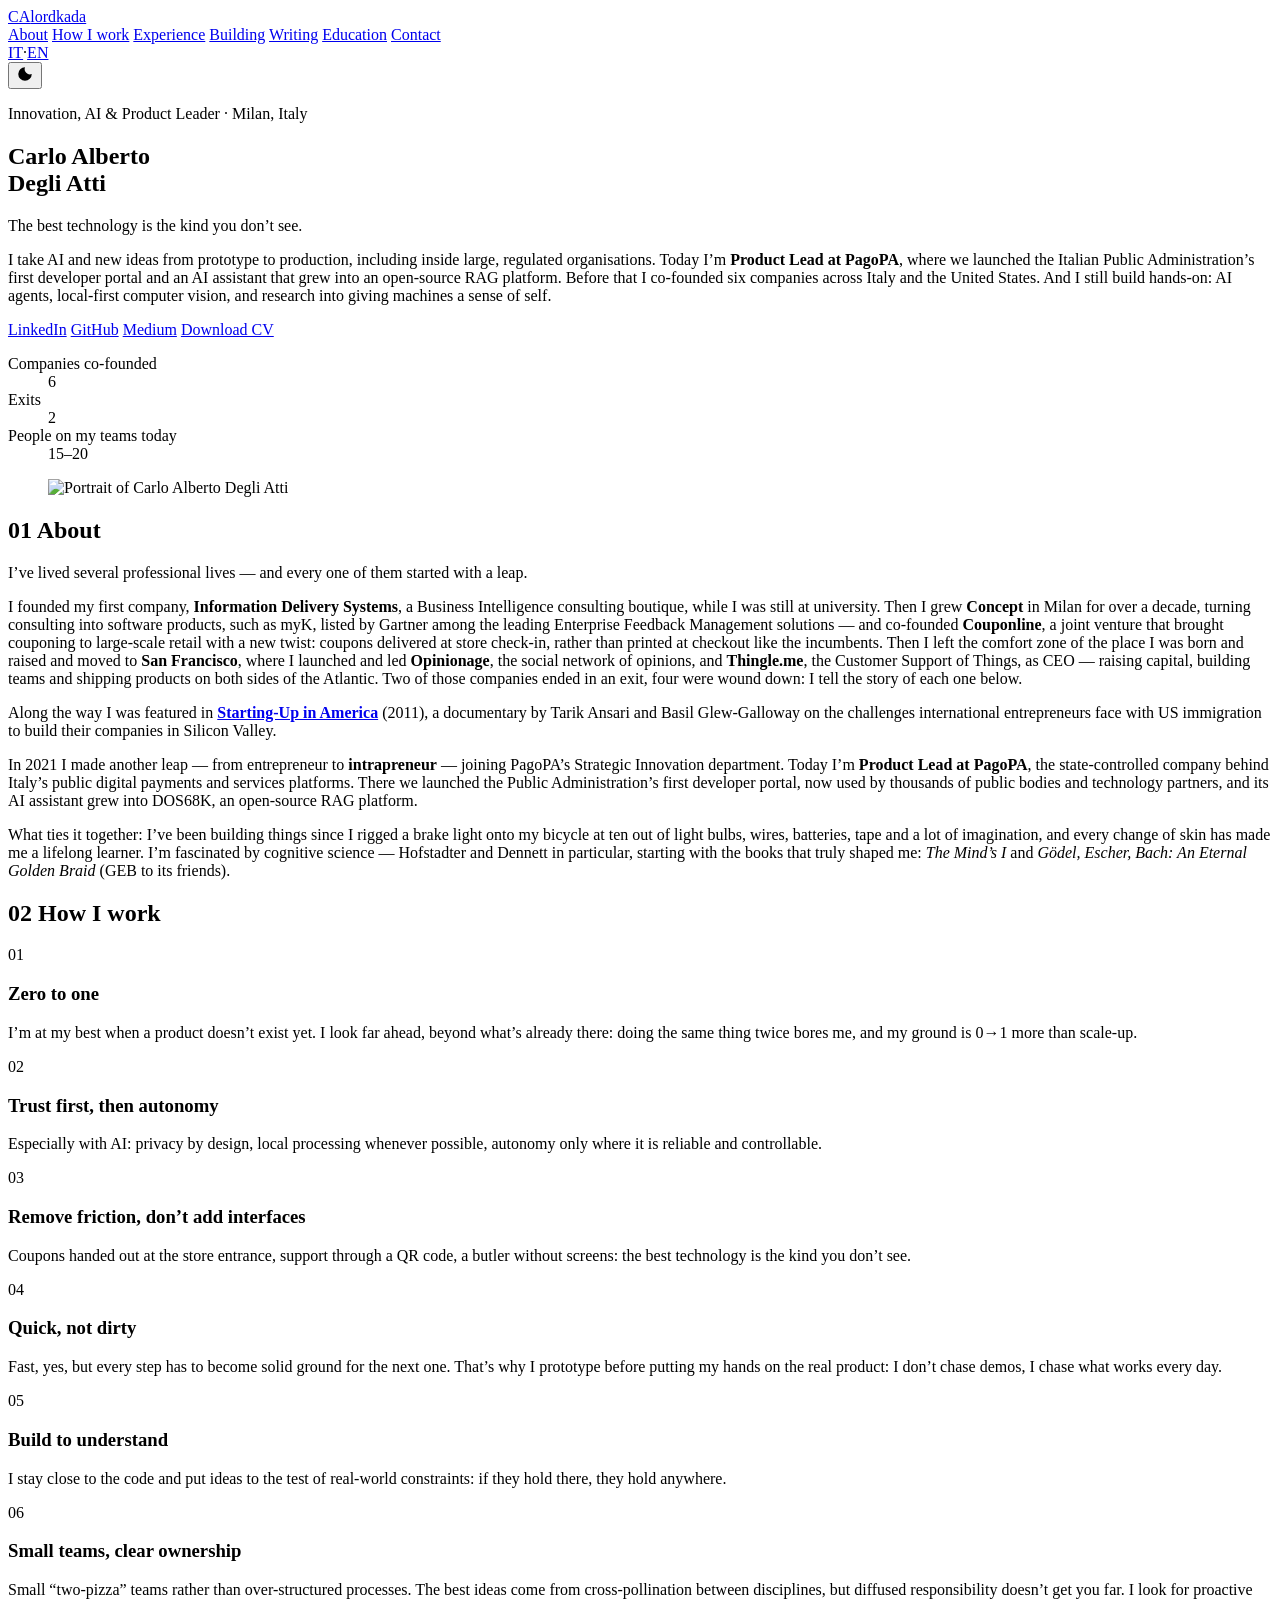
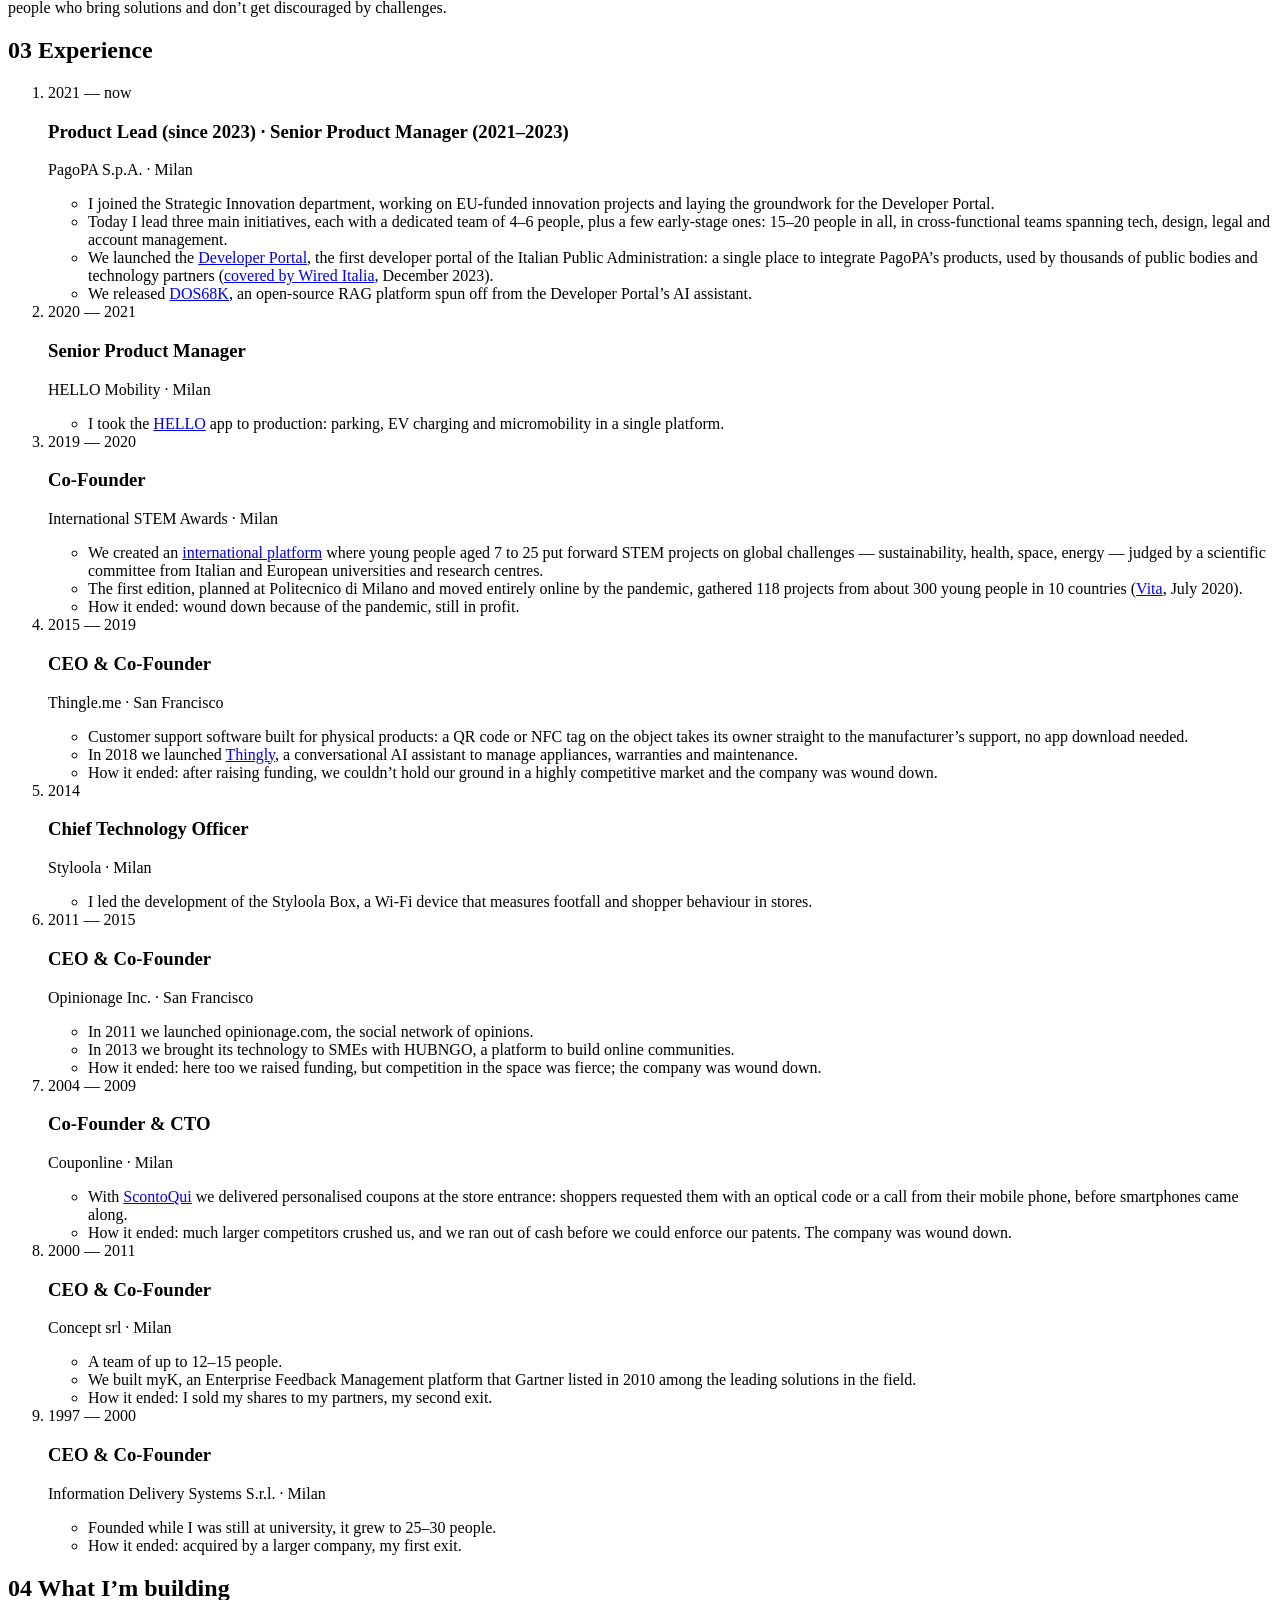
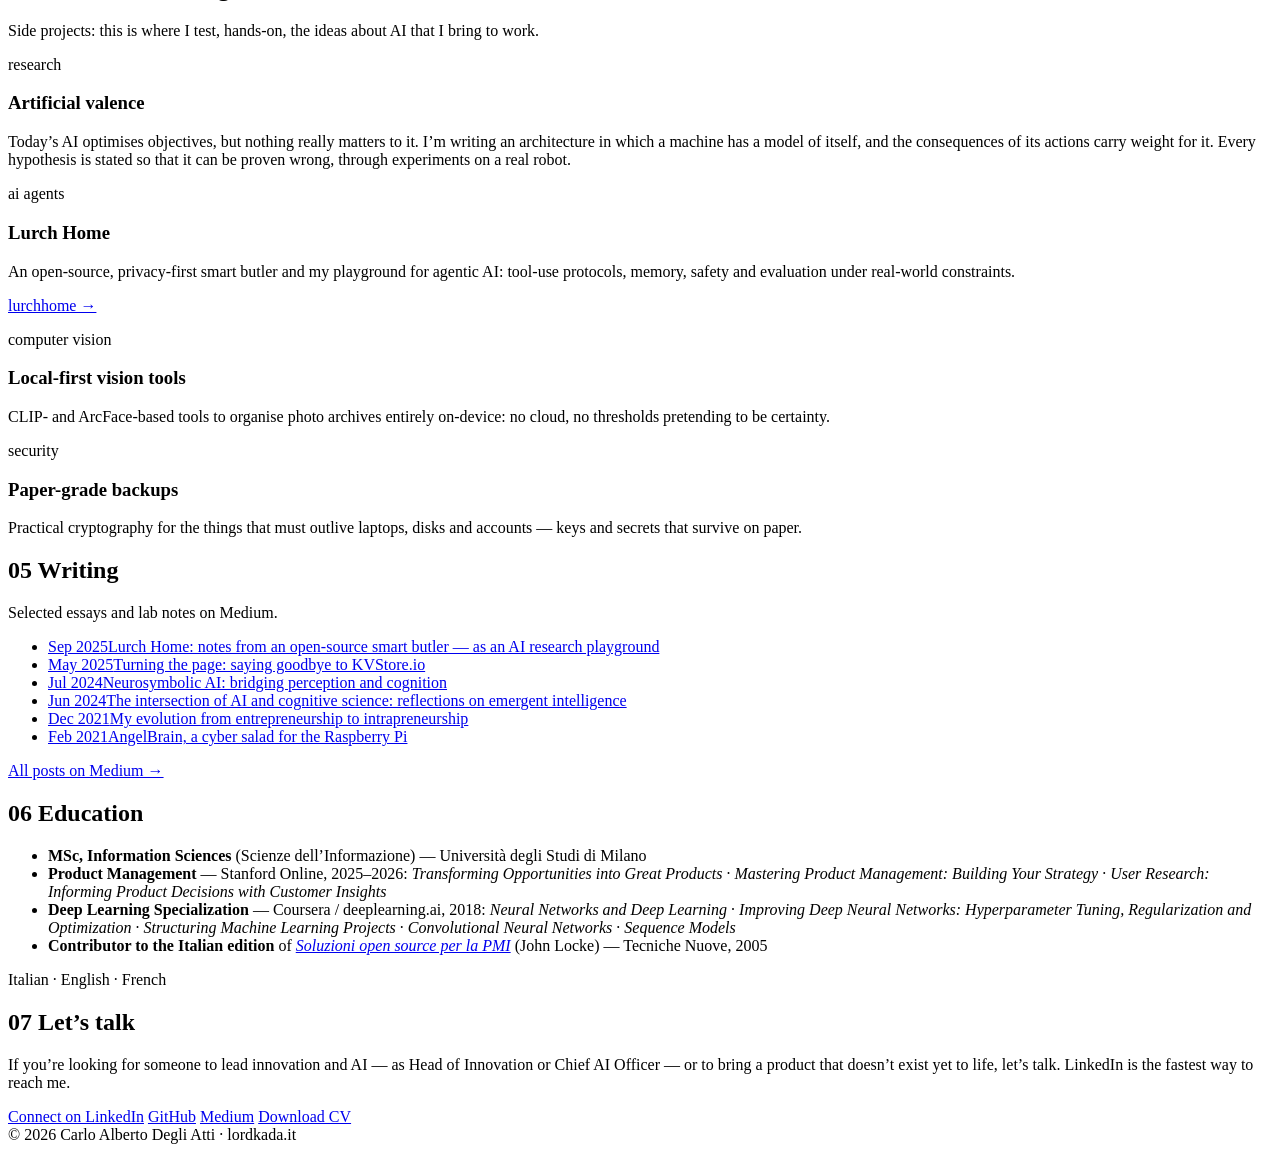
==== commit 75469a27: "Point the site at Head of Innovation and Chief AI Officer roles Rewrite the opening and the closing " ====
--- a/site/en/index.html
+++ b/site/en/index.html
@@ -5,10 +5,10 @@
   <meta name="viewport" content="width=device-width, initial-scale=1">
   <meta http-equiv="Content-Security-Policy" content="default-src 'self'; img-src 'self' data:; style-src 'self'; script-src 'self'; base-uri 'self'; form-action 'none'">
   <meta name="referrer" content="strict-origin-when-cross-origin">
-  <title>Carlo Alberto Degli Atti — Product &amp; Innovation Leader</title>
-  <meta name="description" content="Product & Innovation Leader with over 25 years in tech. Product Lead at PagoPA, serial founder, computer scientist who still builds hands-on.">
+  <title>Carlo Alberto Degli Atti — Innovation, AI &amp; Product Leader</title>
+  <meta name="description" content="Innovation, AI & Product Leader: Product Lead at PagoPA, six companies co-founded across Italy and the US, two exits. Takes AI from prototype to production.">
   <meta property="og:title" content="Carlo Alberto Degli Atti">
-  <meta property="og:description" content="Product & Innovation Leader — the best technology is the kind you don't see.">
+  <meta property="og:description" content="Innovation, AI & Product Leader — the best technology is the kind you don't see.">
   <meta property="og:url" content="https://lordkada.it/en/">
   <meta property="og:locale" content="en_US">
   <meta property="og:locale:alternate" content="it_IT">
@@ -26,7 +26,7 @@
         "@type": "ProfilePage",
         "@id": "https://lordkada.it/en/#profile",
         "url": "https://lordkada.it/en/",
-        "name": "Carlo Alberto Degli Atti — Product & Innovation Leader",
+        "name": "Carlo Alberto Degli Atti — Innovation, AI & Product Leader",
         "inLanguage": "en-US",
         "isPartOf": {
           "@type": "WebSite",
@@ -46,7 +46,7 @@
         "url": "https://lordkada.it/en/",
         "image": "https://lordkada.it/assets/portrait.jpg",
         "jobTitle": "Product Lead",
-        "description": "Product & Innovation Leader with over 25 years in tech: Product Lead at PagoPA, serial founder of six companies across Italy and the United States, computer scientist who still builds hands-on.",
+        "description": "Innovation, AI & Product Leader: Product Lead at PagoPA, serial founder of six companies across Italy and the United States with two exits, a computer scientist who takes AI from prototype to production and still builds hands-on.",
         "worksFor": {
           "@type": "Organization",
           "name": "PagoPA S.p.A.",
@@ -160,14 +160,15 @@
       <div class="grid-bg" aria-hidden="true"></div>
       <div class="wrap hero-inner">
         <div class="hero-text">
-        <p class="eyebrow mono">Product &amp; Innovation Leader · Milan, Italy</p>
+        <p class="eyebrow mono">Innovation, AI &amp; Product Leader · Milan, Italy</p>
         <h1>Carlo Alberto<br>Degli Atti</h1>
         <p class="tagline">The best technology is the kind you don’t see.</p>
         <p class="lead">
-          Over 25 years in tech: <strong>Product Lead at PagoPA</strong>,
-          after co-founding and leading six companies across Italy and the United States.
-          A computer scientist who still builds hands-on — AI agents, local-first computer-vision tools,
-          and research into giving machines a sense of self.
+          I take AI and new ideas from prototype to production, including inside large, regulated organisations.
+          Today I’m <strong>Product Lead at PagoPA</strong>, where we launched the Italian Public Administration’s
+          first developer portal and an AI assistant that grew into an open-source RAG platform.
+          Before that I co-founded six companies across Italy and the United States. And I still build hands-on:
+          AI agents, local-first computer vision, and research into giving machines a sense of self.
         </p>
         <div class="cta">
           <a class="btn primary" href="https://www.linkedin.com/in/lordkada/" rel="noopener">LinkedIn</a>
@@ -176,9 +177,9 @@
           <a class="btn" href="/assets/carlo-alberto-degli-atti-cv-en.pdf" download type="application/pdf">Download CV</a>
         </div>
         <dl class="stats">
-          <div><dt>Years in tech</dt><dd>25+</dd></div>
           <div><dt>Companies co-founded</dt><dd>6</dd></div>
-          <div><dt>Years at PagoPA</dt><dd>5+</dd></div>
+          <div><dt>Exits</dt><dd>2</dd></div>
+          <div><dt>People on my teams today</dt><dd>15–20</dd></div>
         </dl>
         </div>
         <figure class="portrait">
@@ -207,6 +208,7 @@
             moved to <strong>San Francisco</strong>, where I launched and led <strong>Opinionage</strong>, the social network
             of opinions, and <strong>Thingle.me</strong>, the Customer Support of Things, as CEO — raising capital, building teams and shipping products
             on both sides of the Atlantic.
+            Two of those companies ended in an exit, four were wound down: I tell the story of each one below.
           </p>
           <p>
             Along the way I was featured in
@@ -243,23 +245,23 @@
           </article>
           <article class="card">
             <p class="tag mono">02</p>
-            <h3>The best technology is the kind you don’t see</h3>
-            <p>Coupons handed out at the store entrance, support through a QR code, a butler without screens: a good product removes friction instead of adding interfaces.</p>
+            <h3>Trust first, then autonomy</h3>
+            <p>Especially with AI: privacy by design, local processing whenever possible, autonomy only where it is reliable and controllable.</p>
           </article>
           <article class="card">
             <p class="tag mono">03</p>
+            <h3>Remove friction, don’t add interfaces</h3>
+            <p>Coupons handed out at the store entrance, support through a QR code, a butler without screens: the best technology is the kind you don’t see.</p>
+          </article>
+          <article class="card">
+            <p class="tag mono">04</p>
             <h3>Quick, not dirty</h3>
             <p>Fast, yes, but every step has to become solid ground for the next one. That’s why I prototype before putting my hands on the real product: I don’t chase demos, I chase what works every day.</p>
           </article>
           <article class="card">
-            <p class="tag mono">04</p>
+            <p class="tag mono">05</p>
             <h3>Build to understand</h3>
             <p>I stay close to the code and put ideas to the test of real-world constraints: if they hold there, they hold anywhere.</p>
-          </article>
-          <article class="card">
-            <p class="tag mono">05</p>
-            <h3>Trust first, then autonomy</h3>
-            <p>Especially with AI: privacy by design, local processing whenever possible, autonomy only where it is reliable and controllable.</p>
           </article>
           <article class="card">
             <p class="tag mono">06</p>
@@ -275,29 +277,21 @@
         <h2><span class="mono num">03</span> Experience</h2>
         <ol class="timeline">
           <li>
-            <span class="when mono">2023 — now</span>
-            <div><h3>Product Lead</h3><p class="org">PagoPA S.p.A. · Milan</p>
-              <ul class="impact">
-                <li>I lead three main initiatives, each with a dedicated team of 4–6 people, plus a few early-stage ones: 15–20 people in all, in cross-functional teams spanning tech, design, legal and account management.</li>
+            <span class="when mono">2021 — now</span>
+            <div><h3>Product Lead <span class="since">(since 2023)</span> · Senior Product Manager <span class="since">(2021–2023)</span></h3><p class="org">PagoPA S.p.A. · Milan</p>
+              <ul class="impact">
+                <li>I joined the Strategic Innovation department, working on EU-funded innovation projects and laying the groundwork for the Developer Portal.</li>
+                <li>Today I lead three main initiatives, each with a dedicated team of 4–6 people, plus a few early-stage ones: 15–20 people in all, in cross-functional teams spanning tech, design, legal and account management.</li>
                 <li>We launched the <a href="https://developer.pagopa.it/" rel="noopener">Developer Portal</a>, the first developer portal of the Italian Public Administration: a single place to integrate PagoPA’s products, used by thousands of public bodies and technology partners (<a href="https://www.wired.it/article/pagopa-developer-portal-sviluppatori" rel="noopener" hreflang="it">covered by Wired Italia</a>, December 2023).</li>
                 <li>We released <a href="https://github.com/pagopa/DOS68k" rel="noopener">DOS68K</a>, an open-source RAG platform spun off from the Developer Portal’s AI assistant.</li>
               </ul>
             </div>
           </li>
           <li>
-            <span class="when mono">2021 — 2023</span>
-            <div><h3>Senior Product Manager</h3><p class="org">PagoPA S.p.A. · Milan</p>
-              <ul class="impact">
-                <li>Worked on EU-funded innovation projects.</li>
-                <li>Laid the groundwork for the Developer Portal, launched in 2023.</li>
-              </ul>
-            </div>
-          </li>
-          <li>
             <span class="when mono">2020 — 2021</span>
             <div><h3>Senior Product Manager</h3><p class="org">HELLO Mobility · Milan</p>
               <ul class="impact">
-                <li>As product manager I led the build and production launch of the app of <a href="https://www.startupbusiness.it/mobilita-intermodale-tra-pnrr-e-collaborazioni/31727/" rel="noopener" hreflang="it">HELLO</a>, a Quisque spin-off: one platform bringing together structured parking, EV charging and micromobility.</li>
+                <li>I took the <a href="https://www.startupbusiness.it/mobilita-intermodale-tra-pnrr-e-collaborazioni/31727/" rel="noopener" hreflang="it">HELLO</a> app to production: parking, EV charging and micromobility in a single platform.</li>
               </ul>
             </div>
           </li>
@@ -307,6 +301,7 @@
               <ul class="impact">
                 <li>We created an <a href="https://lastatalenews.unimi.it/international-stem-awards" rel="noopener" hreflang="it">international platform</a> where young people aged 7 to 25 put forward STEM projects on global challenges — sustainability, health, space, energy — judged by a scientific committee from Italian and European universities and research centres.</li>
                 <li>The first edition, planned at Politecnico di Milano and moved entirely online by the pandemic, gathered 118 projects from about 300 young people in 10 countries (<a href="https://www.vita.it/tre-bambini-italiani-progettano-robot-salvambiente-premiati-a-sfida-stem-mondiale/" rel="noopener" hreflang="it">Vita</a>, July 2020).</li>
+                <li class="outcome">How it ended: wound down because of the pandemic, still in profit.</li>
               </ul>
             </div>
           </li>
@@ -314,9 +309,9 @@
             <span class="when mono">2015 — 2019</span>
             <div><h3>CEO &amp; Co-Founder</h3><p class="org">Thingle.me · San Francisco</p>
               <ul class="impact">
-                <li>A team of about 8 people.</li>
                 <li>Customer support software built for physical products: a QR code or NFC tag on the object takes its owner straight to the manufacturer’s support, no app download needed.</li>
                 <li>In 2018 we launched <a href="https://www.linkedin.com/pulse/welcome-board-thingly-carlo-alberto-degli-atti" rel="noopener">Thingly</a>, a conversational AI assistant to manage appliances, warranties and maintenance.</li>
+                <li class="outcome">How it ended: after raising funding, we couldn’t hold our ground in a highly competitive market and the company was wound down.</li>
               </ul>
             </div>
           </li>
@@ -324,7 +319,7 @@
             <span class="when mono">2014</span>
             <div><h3>Chief Technology Officer</h3><p class="org">Styloola · Milan</p>
               <ul class="impact">
-                <li>I led the development of the Styloola Box, a Wi-Fi device installed in stores to measure footfall and profile shoppers while they shop: the shift from a social fashion app to an analytics platform for physical retail.</li>
+                <li>I led the development of the Styloola Box, a Wi-Fi device that measures footfall and shopper behaviour in stores.</li>
               </ul>
             </div>
           </li>
@@ -332,22 +327,18 @@
             <span class="when mono">2011 — 2015</span>
             <div><h3>CEO &amp; Co-Founder</h3><p class="org">Opinionage Inc. · San Francisco</p>
               <ul class="impact">
-                <li>A team of about 8 people.</li>
                 <li>In 2011 we launched opinionage.com, the social network of opinions.</li>
                 <li>In 2013 we brought its technology to SMEs with HUBNGO, a platform to build online communities.</li>
-              </ul>
-            </div>
-          </li>
-          <li>
-            <span class="when mono">2005</span>
-            <div><h3>Contributor, Italian edition</h3><p class="org"><a href="https://books.google.it/books/about/Soluzioni_open_source_per_la_PMI.html?id=UDrGxo1UbG4C" rel="noopener">Soluzioni open source per la PMI</a> (John Locke) · Tecniche Nuove</p></div>
+                <li class="outcome">How it ended: here too we raised funding, but competition in the space was fierce; the company was wound down.</li>
+              </ul>
+            </div>
           </li>
           <li>
             <span class="when mono">2004 — 2009</span>
             <div><h3>Co-Founder &amp; CTO</h3><p class="org">Couponline · Milan</p>
               <ul class="impact">
-                <li>A team of about 8 people.</li>
                 <li>With <a href="https://www.youtube.com/watch?v=e-gMICZDOhs" rel="noopener" hreflang="it">ScontoQui</a> we delivered personalised coupons at the store entrance: shoppers requested them with an optical code or a call from their mobile phone, before smartphones came along.</li>
+                <li class="outcome">How it ended: much larger competitors crushed us, and we ran out of cash before we could enforce our patents. The company was wound down.</li>
               </ul>
             </div>
           </li>
@@ -357,6 +348,7 @@
               <ul class="impact">
                 <li>A team of up to 12–15 people.</li>
                 <li>We built myK, an Enterprise Feedback Management platform that Gartner listed in 2010 among the leading solutions in the field.</li>
+                <li class="outcome">How it ended: I sold my shares to my partners, my second exit.</li>
               </ul>
             </div>
           </li>
@@ -365,6 +357,7 @@
             <div><h3>CEO &amp; Co-Founder</h3><p class="org">Information Delivery Systems S.r.l. · Milan</p>
               <ul class="impact">
                 <li>Founded while I was still at university, it grew to 25–30 people.</li>
+                <li class="outcome">How it ended: acquired by a larger company, my first exit.</li>
               </ul>
             </div>
           </li>
@@ -375,23 +368,18 @@
     <section id="building" class="section alt">
       <div class="wrap">
         <h2><span class="mono num">04</span> What I’m building</h2>
-        <p class="section-lead">Side projects where I keep my hands on the keyboard.</p>
+        <p class="section-lead">Side projects: this is where I test, hands-on, the ideas about AI that I bring to work.</p>
         <div class="cards">
           <article class="card">
             <p class="tag mono">research</p>
             <h3>Artificial valence</h3>
-            <p>An architecture for projection-grounded AI: a self-model that makes outcomes matter to the machine, made falsifiable on a real robot testbed.</p>
+            <p>Today’s AI optimises objectives, but nothing really matters to it. I’m writing an architecture in which a machine has a model of itself, and the consequences of its actions carry weight for it. Every hypothesis is stated so that it can be proven wrong, through experiments on a real robot.</p>
           </article>
           <article class="card">
             <p class="tag mono">ai agents</p>
             <h3>Lurch Home</h3>
             <p>An open-source, privacy-first smart butler and my playground for agentic AI: tool-use protocols, memory, safety and evaluation under real-world constraints.</p>
             <a class="more" href="https://github.com/lordkada/lurchhome" rel="noopener">lurchhome →</a>
-          </article>
-          <article class="card">
-            <p class="tag mono">ai &amp; cognition</p>
-            <h3>Neurosymbolic thinking</h3>
-            <p>Where neural perception meets symbolic reasoning — exploring emergence, analogy and abstraction through the lens of cognitive science.</p>
           </article>
           <article class="card">
             <p class="tag mono">computer vision</p>
@@ -439,6 +427,7 @@
               <em>Structuring Machine Learning Projects</em> ·
               <em>Convolutional Neural Networks</em> ·
               <em>Sequence Models</em></li>
+            <li><strong>Contributor to the Italian edition</strong> of <a href="https://books.google.it/books/about/Soluzioni_open_source_per_la_PMI.html?id=UDrGxo1UbG4C" rel="noopener" hreflang="it"><em>Soluzioni open source per la PMI</em></a> (John Locke) — Tecniche Nuove, 2005</li>
           </ul>
           <p class="langs mono">Italian · English · French</p>
         </div>
@@ -448,7 +437,7 @@
     <section id="contact" class="section contact">
       <div class="wrap">
         <h2><span class="mono num">07</span> Let’s talk</h2>
-        <p class="section-lead">Open to conversations about product leadership, innovation and applied AI.</p>
+        <p class="section-lead">If you’re looking for someone to lead innovation and AI — as Head of Innovation or Chief AI Officer — or to bring a product that doesn’t exist yet to life, let’s talk. LinkedIn is the fastest way to reach me.</p>
         <div class="cta">
           <a class="btn primary" href="https://www.linkedin.com/in/lordkada/" rel="noopener">Connect on LinkedIn</a>
           <a class="btn" href="https://github.com/lordkada" rel="noopener">GitHub</a>
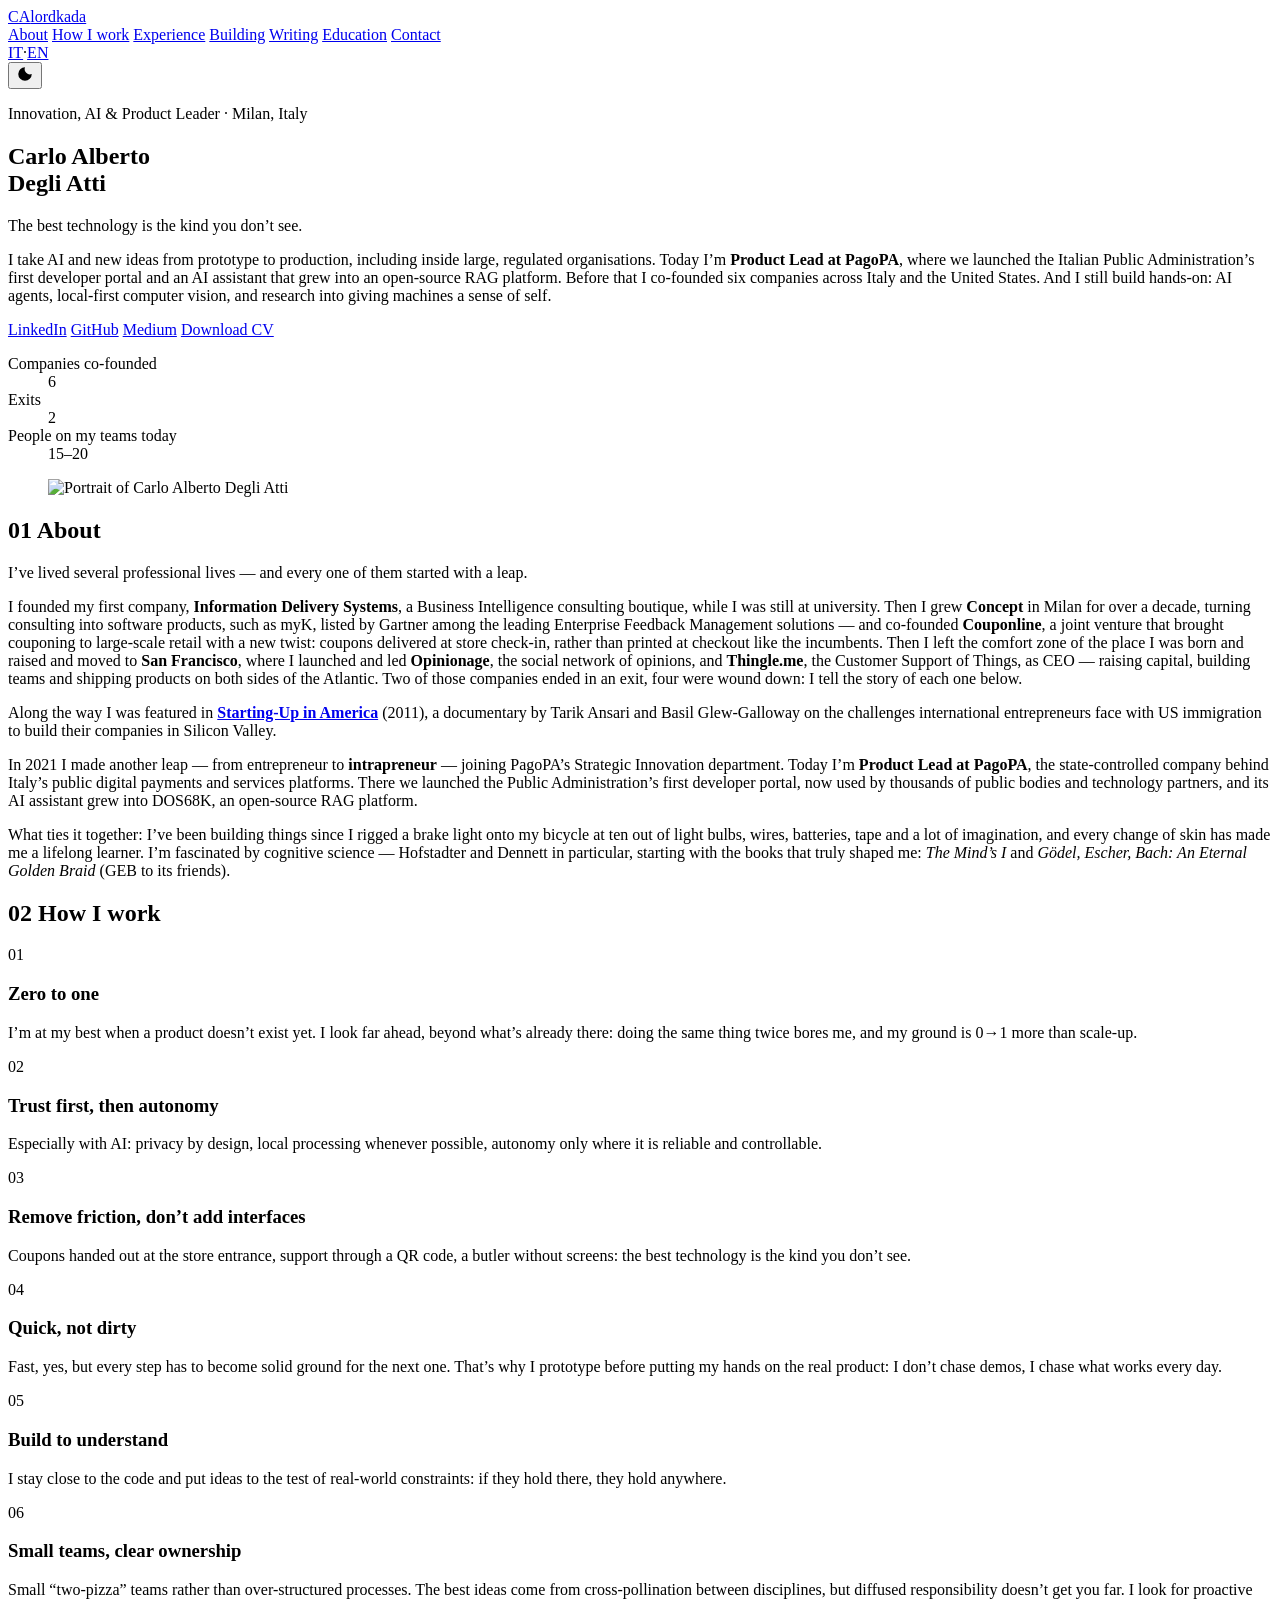
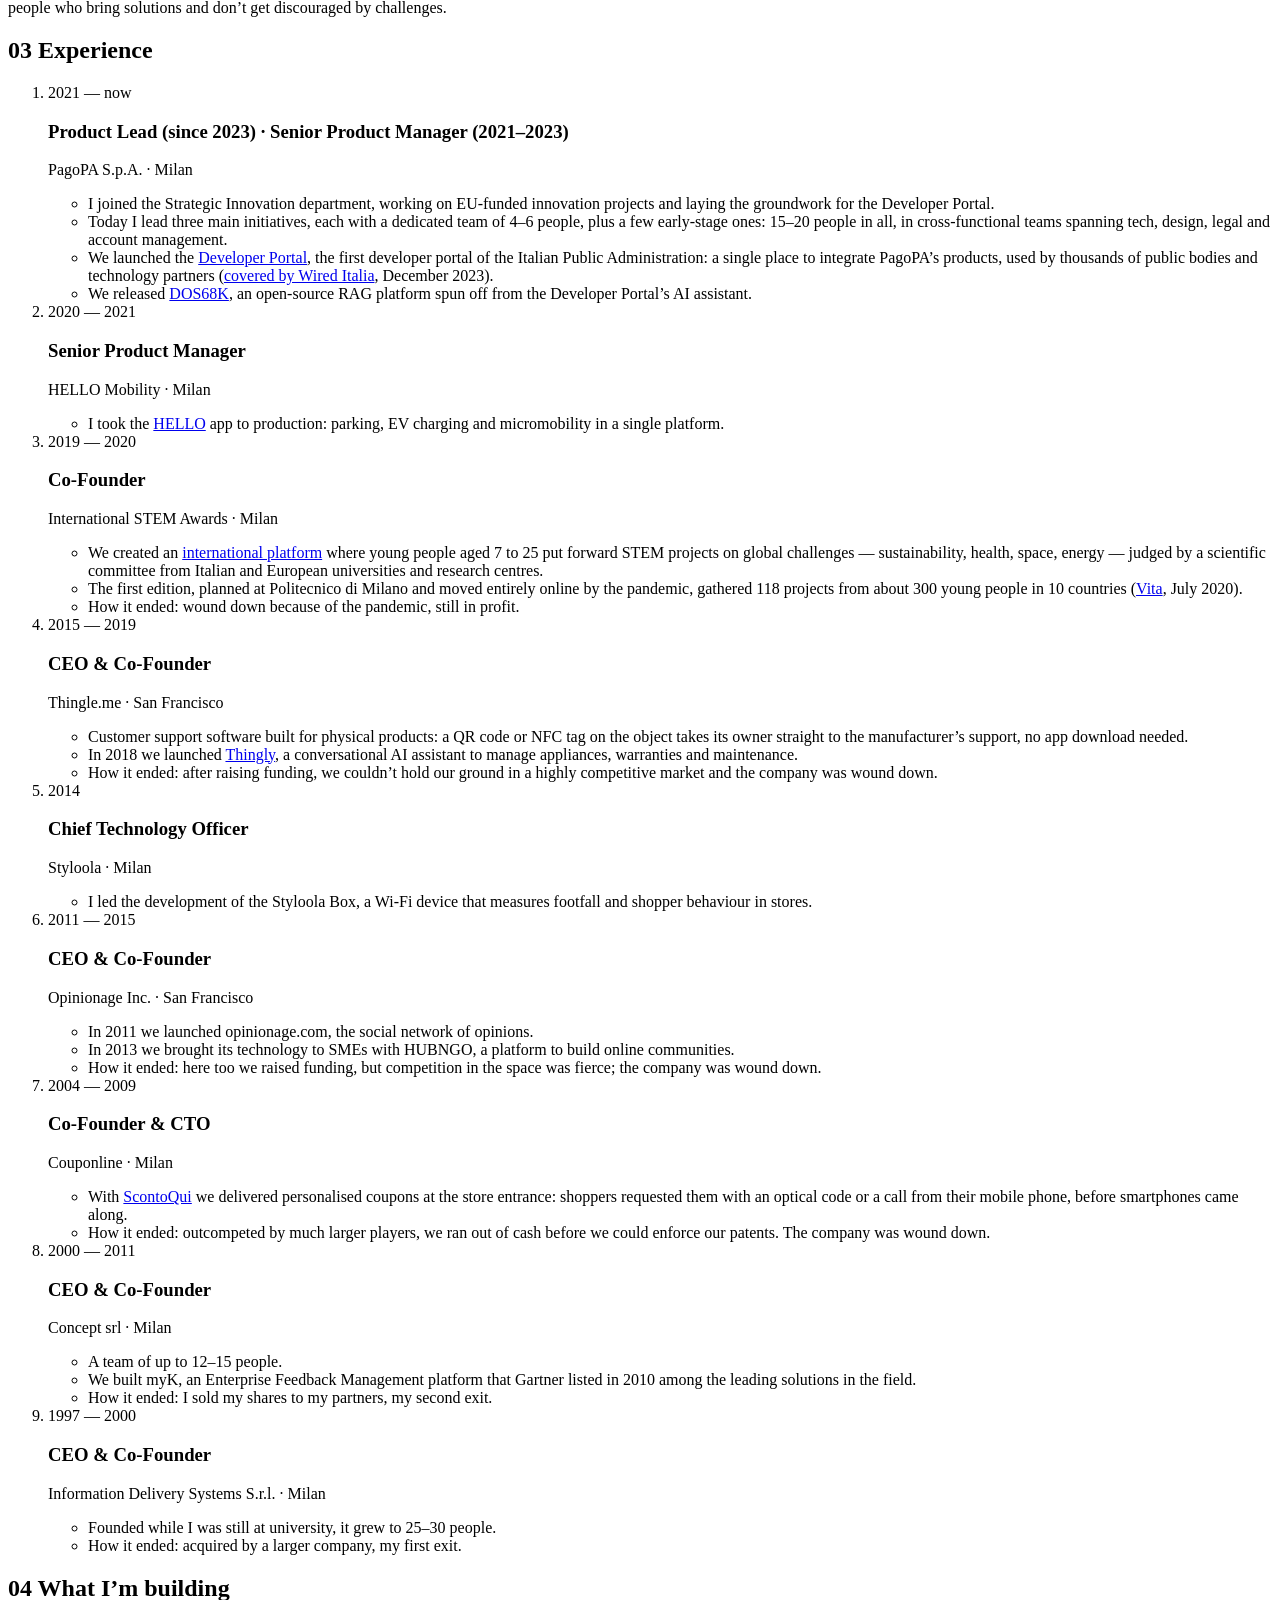
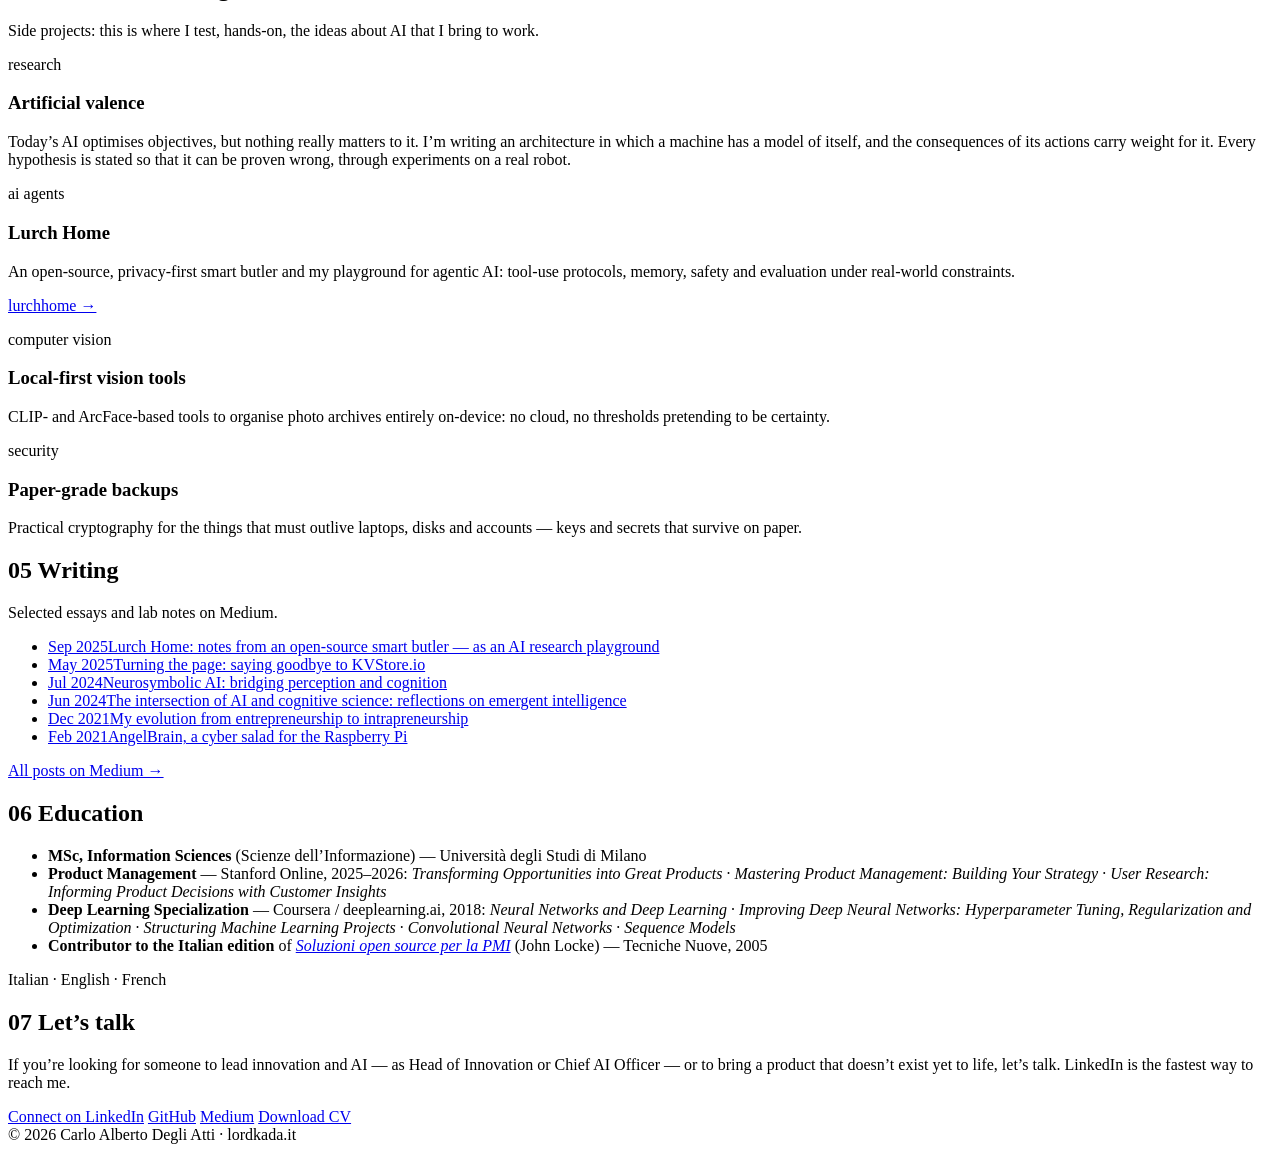
==== commit e4ae313e: "Use the softer Couponline outcome wording on the site Align the site and llms.txt with the CV and Li" ====
--- a/site/en/index.html
+++ b/site/en/index.html
@@ -338,7 +338,7 @@
             <div><h3>Co-Founder &amp; CTO</h3><p class="org">Couponline · Milan</p>
               <ul class="impact">
                 <li>With <a href="https://www.youtube.com/watch?v=e-gMICZDOhs" rel="noopener" hreflang="it">ScontoQui</a> we delivered personalised coupons at the store entrance: shoppers requested them with an optical code or a call from their mobile phone, before smartphones came along.</li>
-                <li class="outcome">How it ended: much larger competitors crushed us, and we ran out of cash before we could enforce our patents. The company was wound down.</li>
+                <li class="outcome">How it ended: outcompeted by much larger players, we ran out of cash before we could enforce our patents. The company was wound down.</li>
               </ul>
             </div>
           </li>
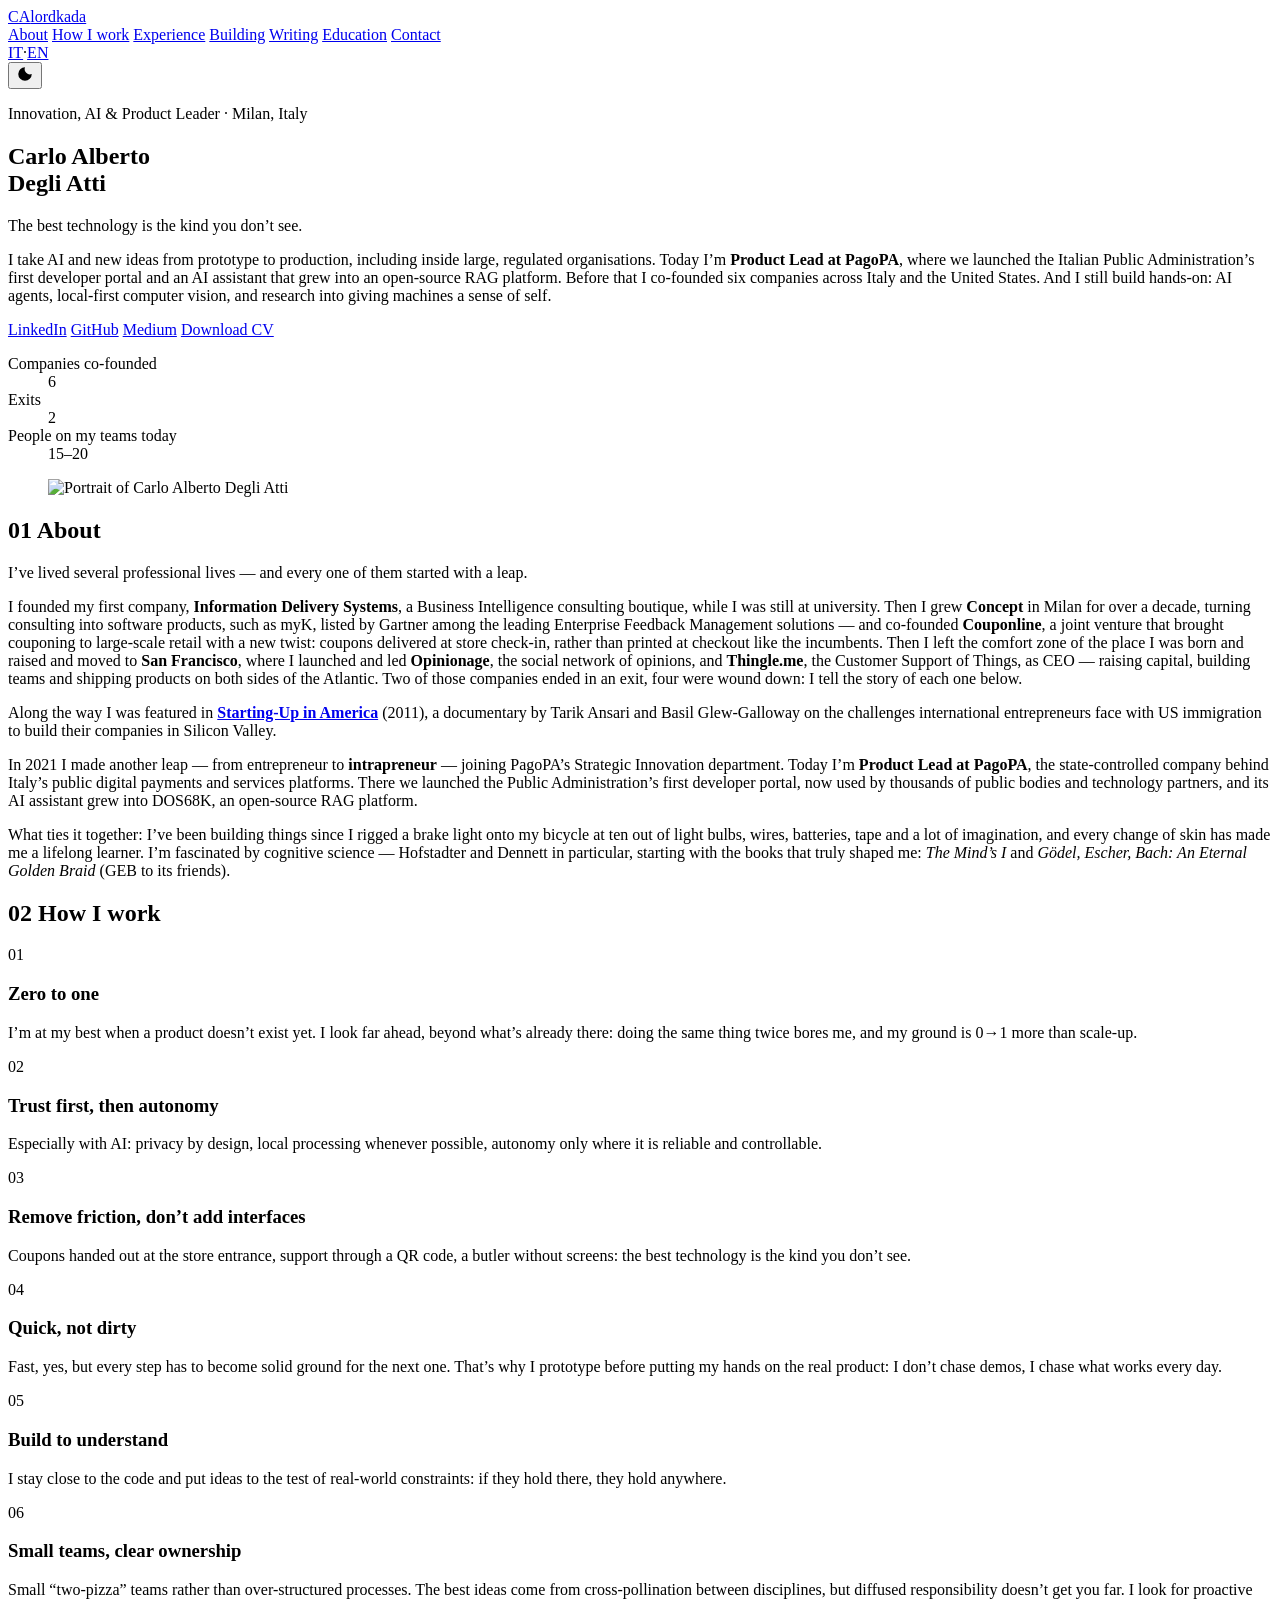
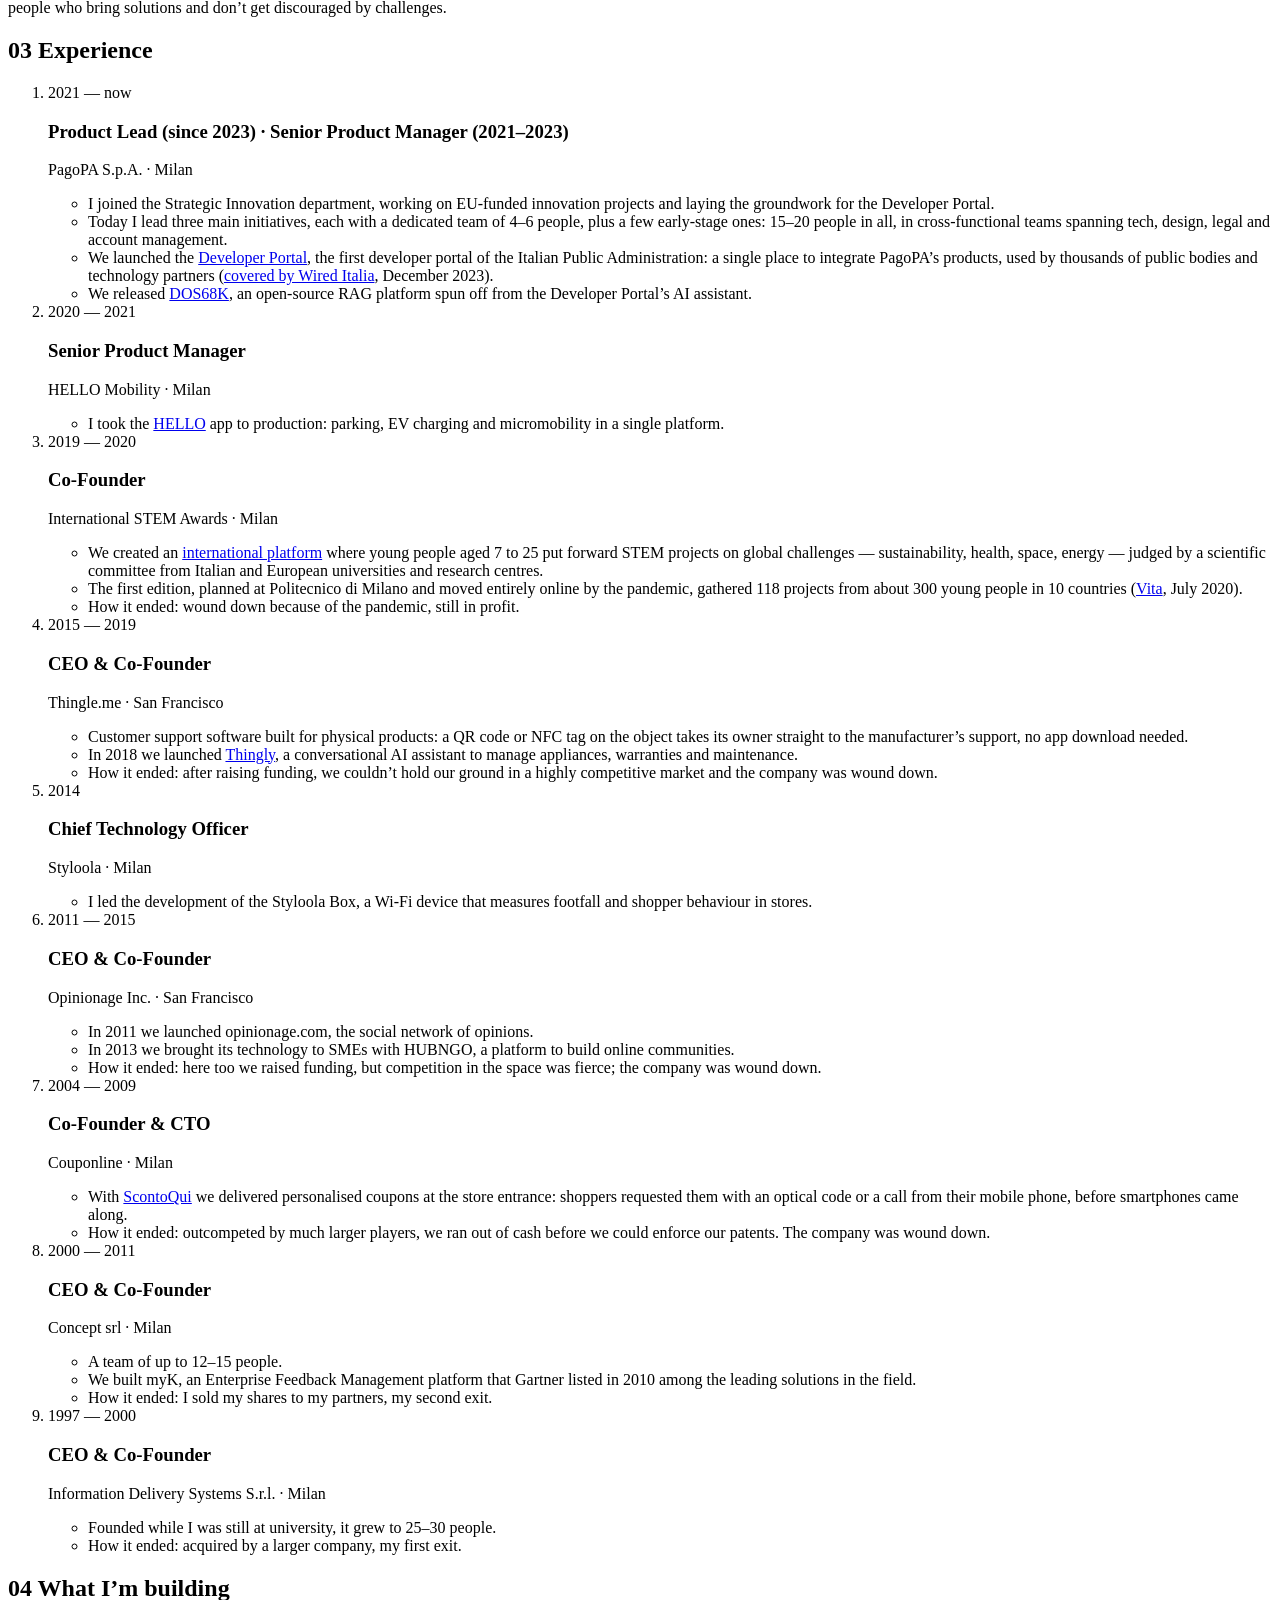
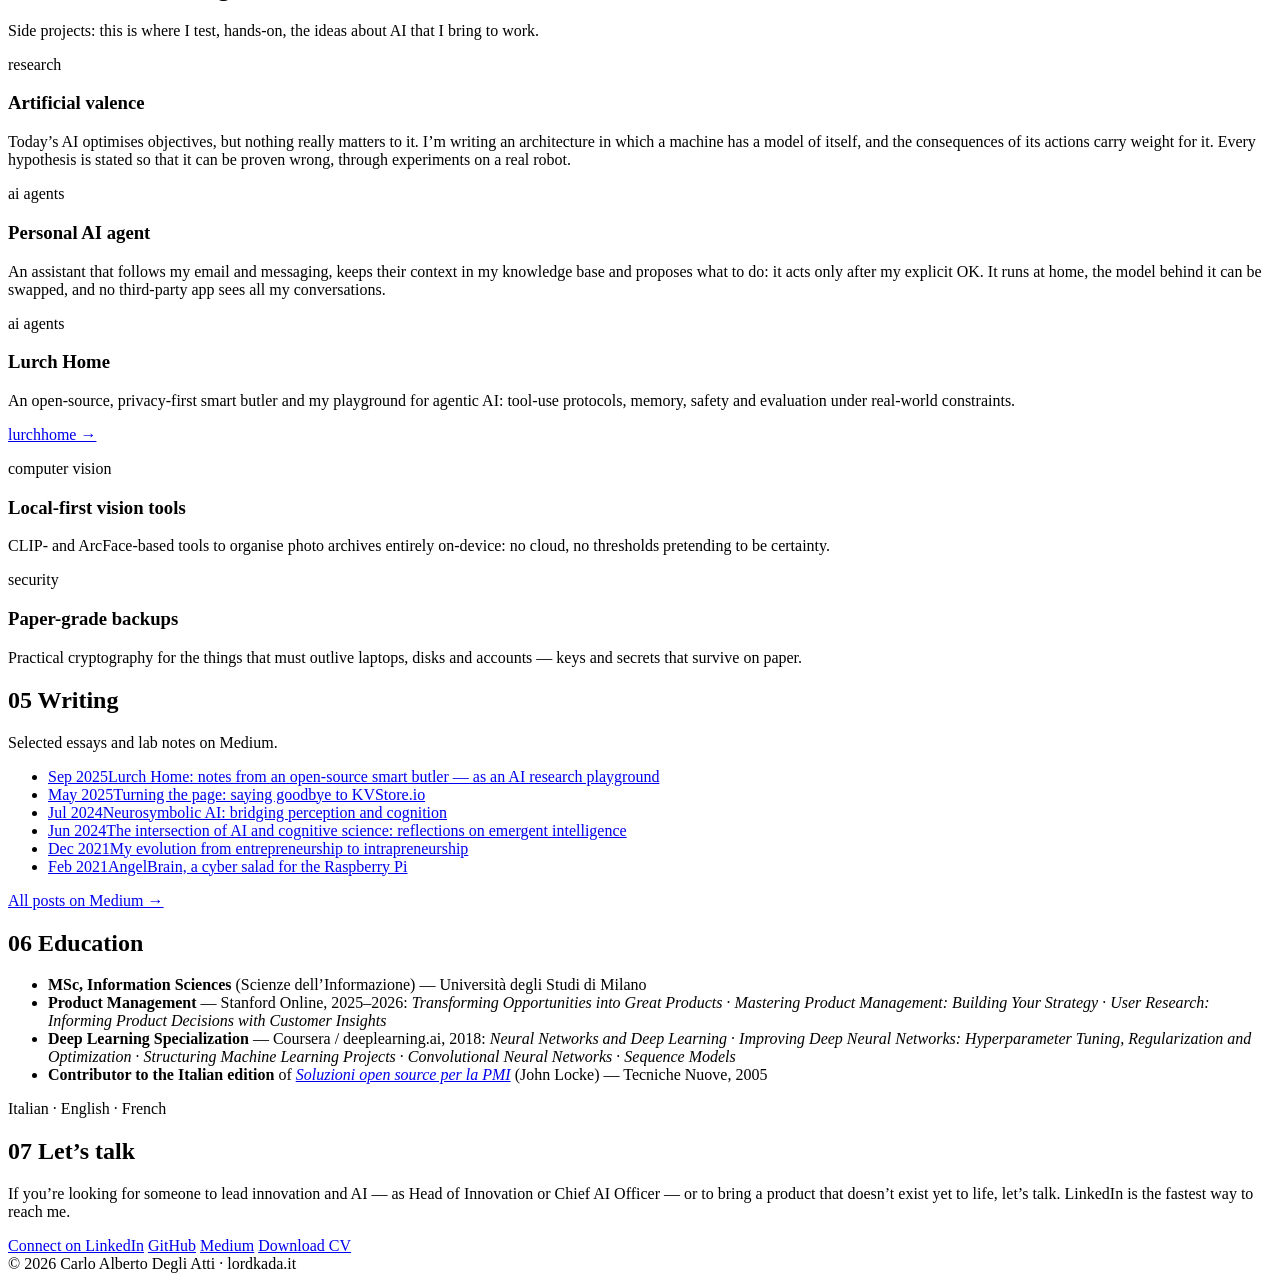
==== commit e1c58705: "Add the personal AI agent to the side projects Co-Authored-By: Claude Opus 5.5 <noreply@anthropic.co" ====
--- a/site/en/index.html
+++ b/site/en/index.html
@@ -377,6 +377,11 @@
           </article>
           <article class="card">
             <p class="tag mono">ai agents</p>
+            <h3>Personal AI agent</h3>
+            <p>An assistant that follows my email and messaging, keeps their context in my knowledge base and proposes what to do: it acts only after my explicit OK. It runs at home, the model behind it can be swapped, and no third-party app sees all my conversations.</p>
+          </article>
+          <article class="card">
+            <p class="tag mono">ai agents</p>
             <h3>Lurch Home</h3>
             <p>An open-source, privacy-first smart butler and my playground for agentic AI: tool-use protocols, memory, safety and evaluation under real-world constraints.</p>
             <a class="more" href="https://github.com/lordkada/lurchhome" rel="noopener">lurchhome →</a>
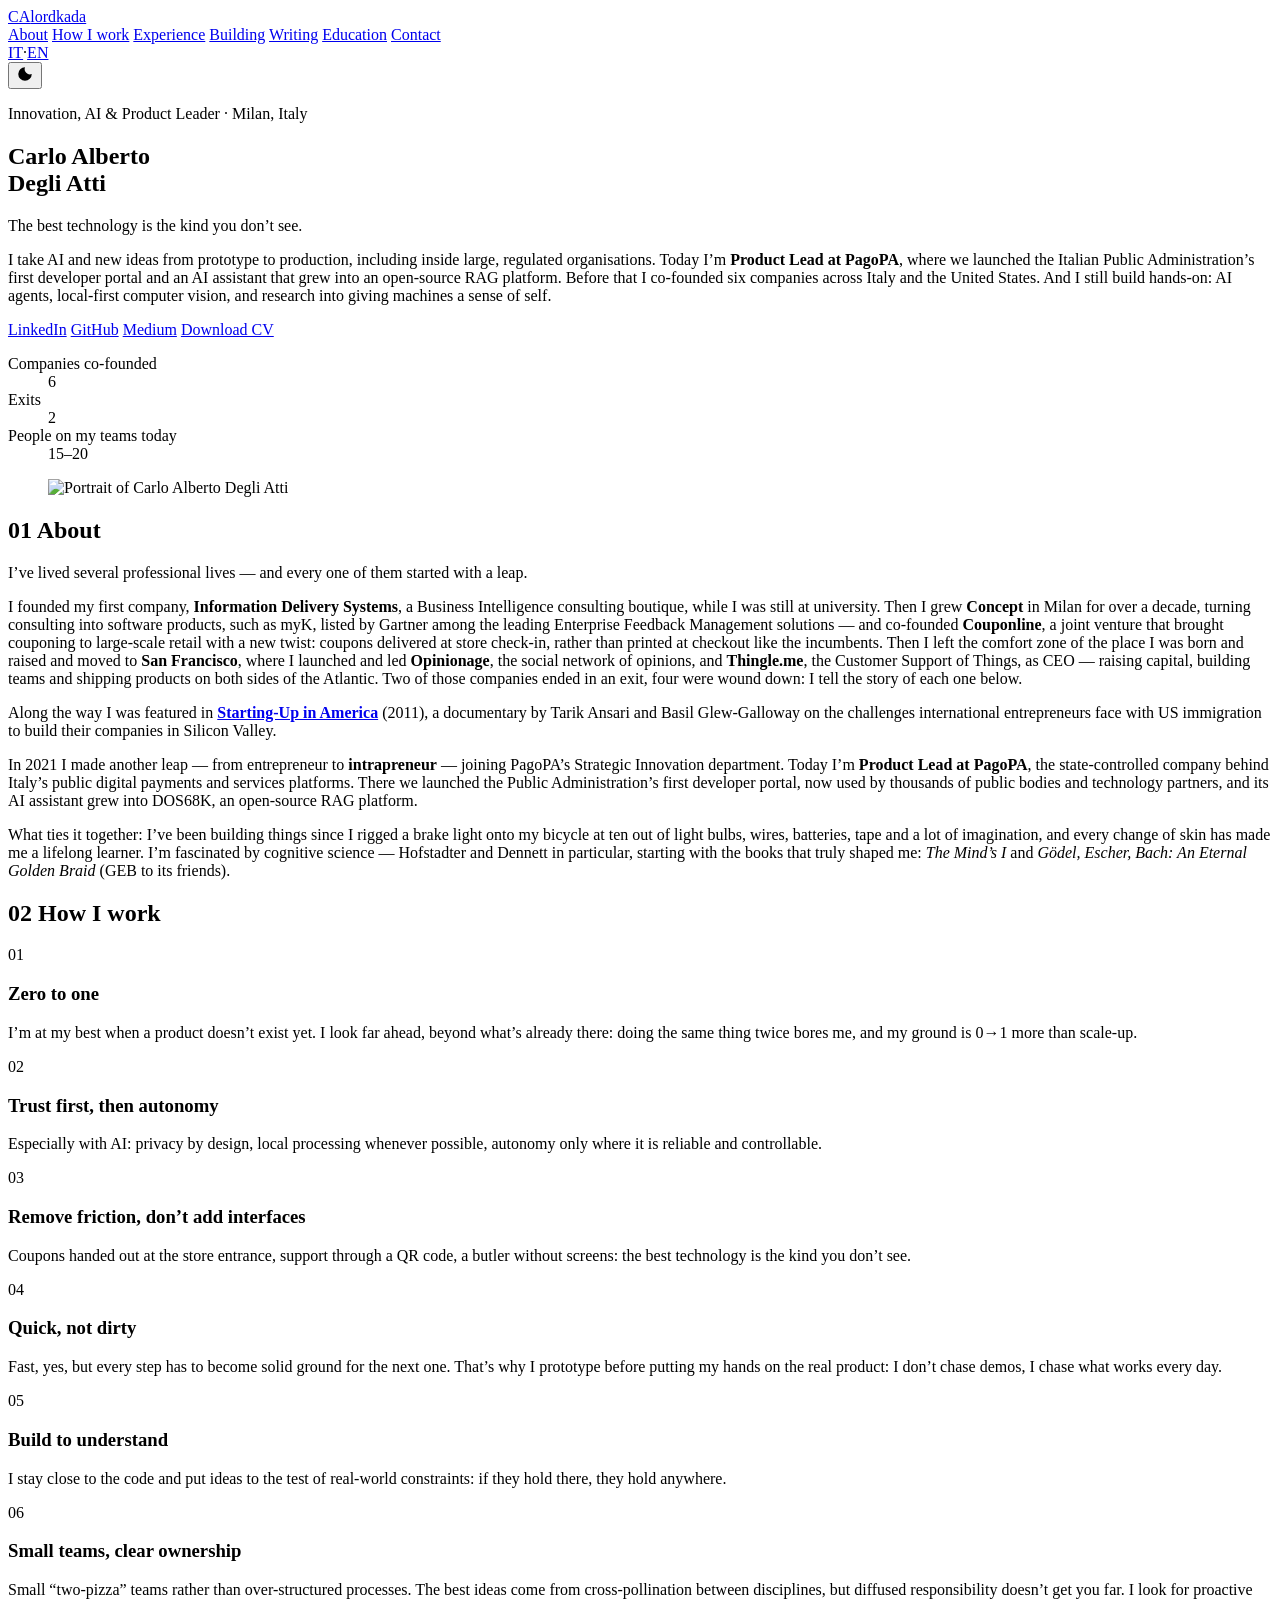
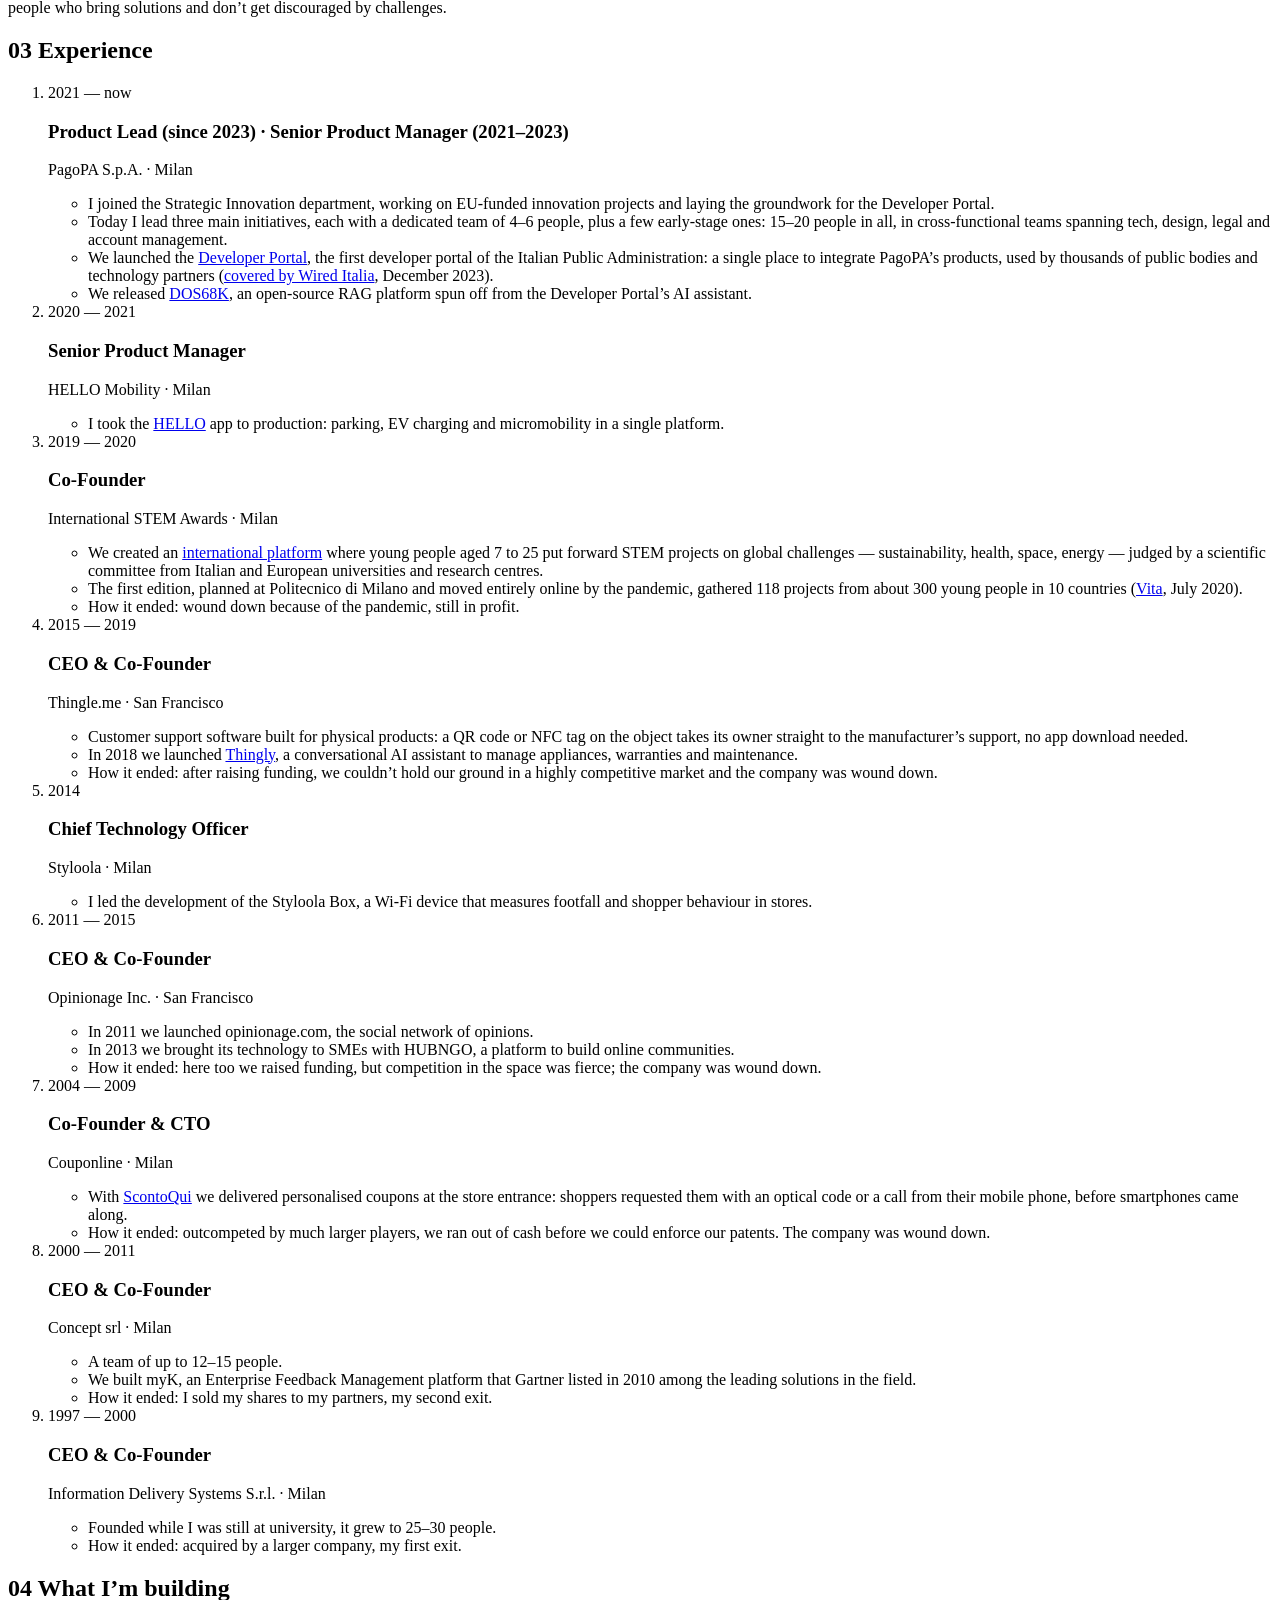
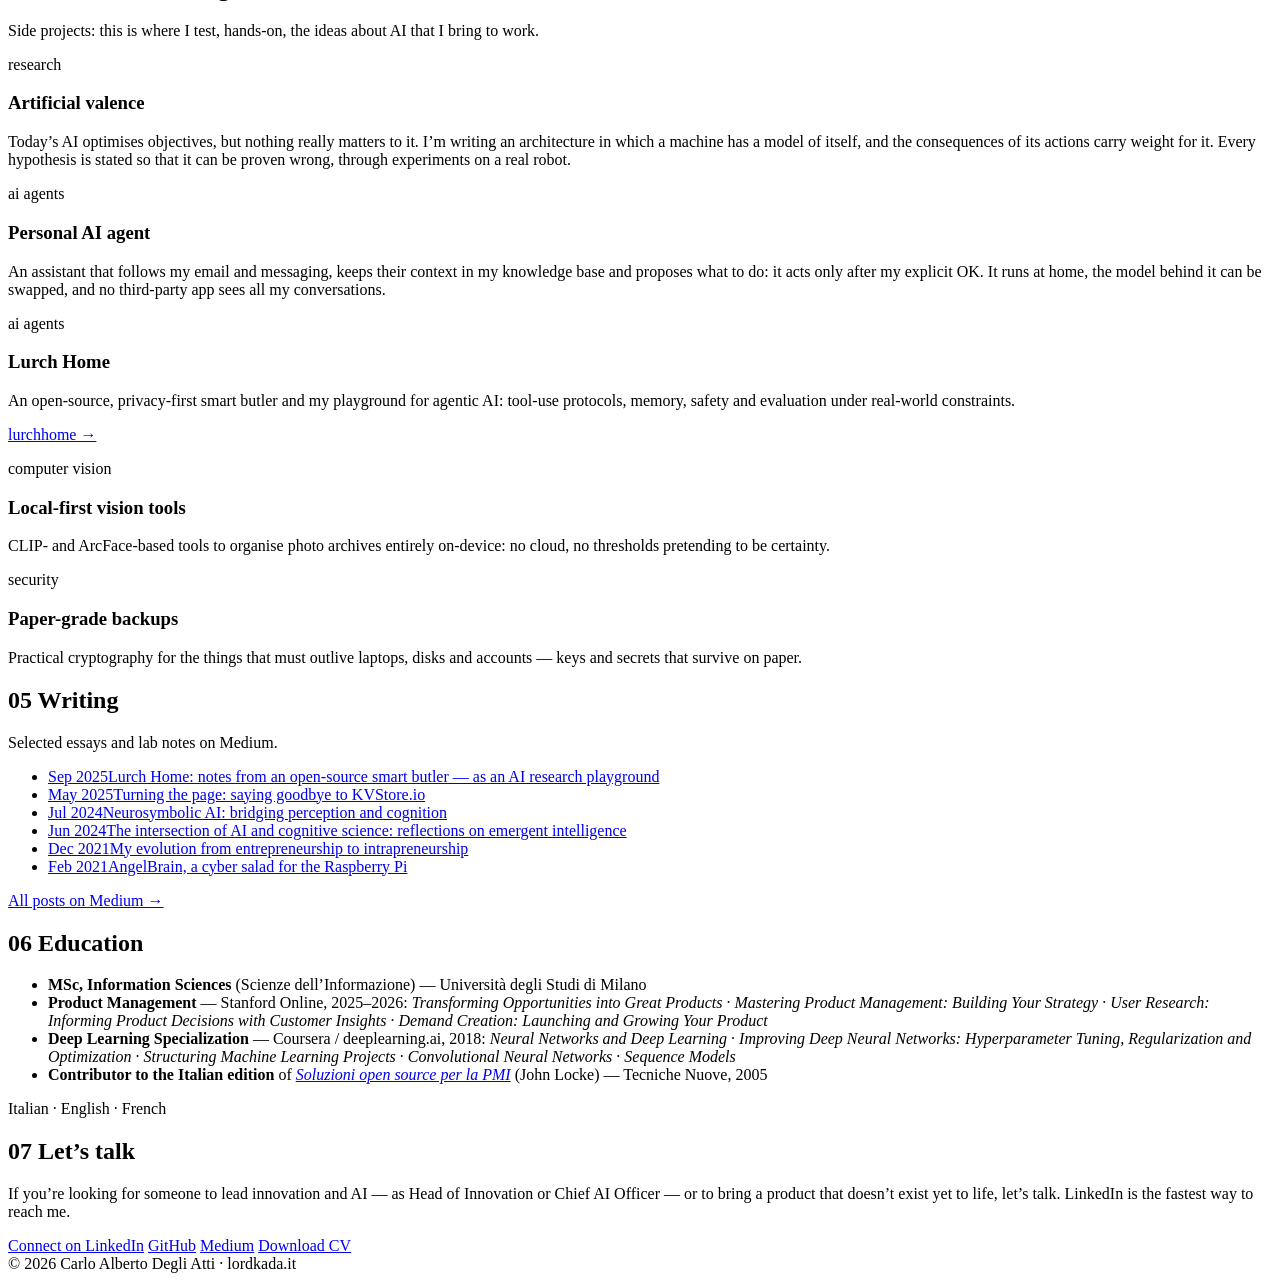
==== commit fab8d3f4: "Add the Stanford Demand Creation course Co-Authored-By: Claude Opus 5.5 <noreply@anthropic.com>" ====
--- a/site/en/index.html
+++ b/site/en/index.html
@@ -425,7 +425,8 @@
             <li><strong>Product Management</strong> — Stanford Online, 2025–2026:
               <em>Transforming Opportunities into Great Products</em> ·
               <em>Mastering Product Management: Building Your Strategy</em> ·
-              <em>User Research: Informing Product Decisions with Customer Insights</em></li>
+              <em>User Research: Informing Product Decisions with Customer Insights</em> ·
+              <em>Demand Creation: Launching and Growing Your Product</em></li>
             <li><strong>Deep Learning Specialization</strong> — Coursera / deeplearning.ai, 2018:
               <em>Neural Networks and Deep Learning</em> ·
               <em>Improving Deep Neural Networks: Hyperparameter Tuning, Regularization and Optimization</em> ·
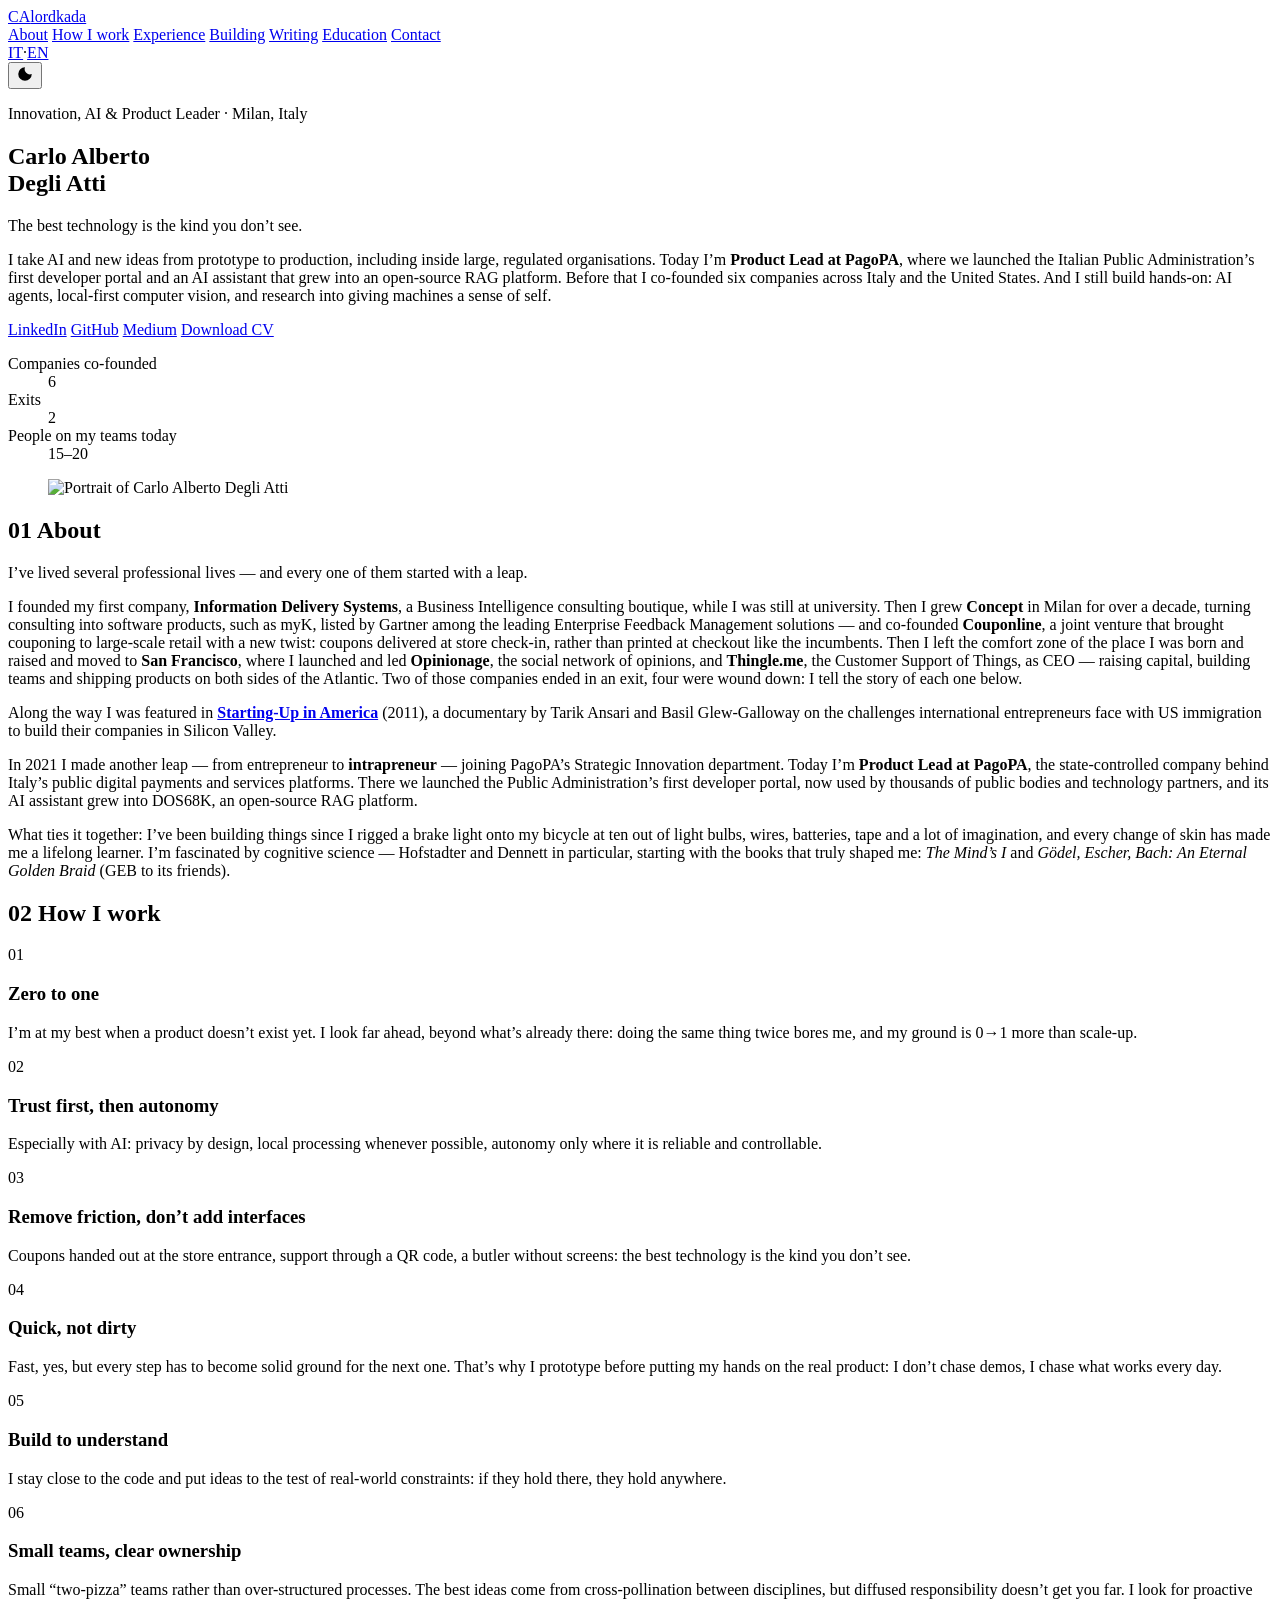
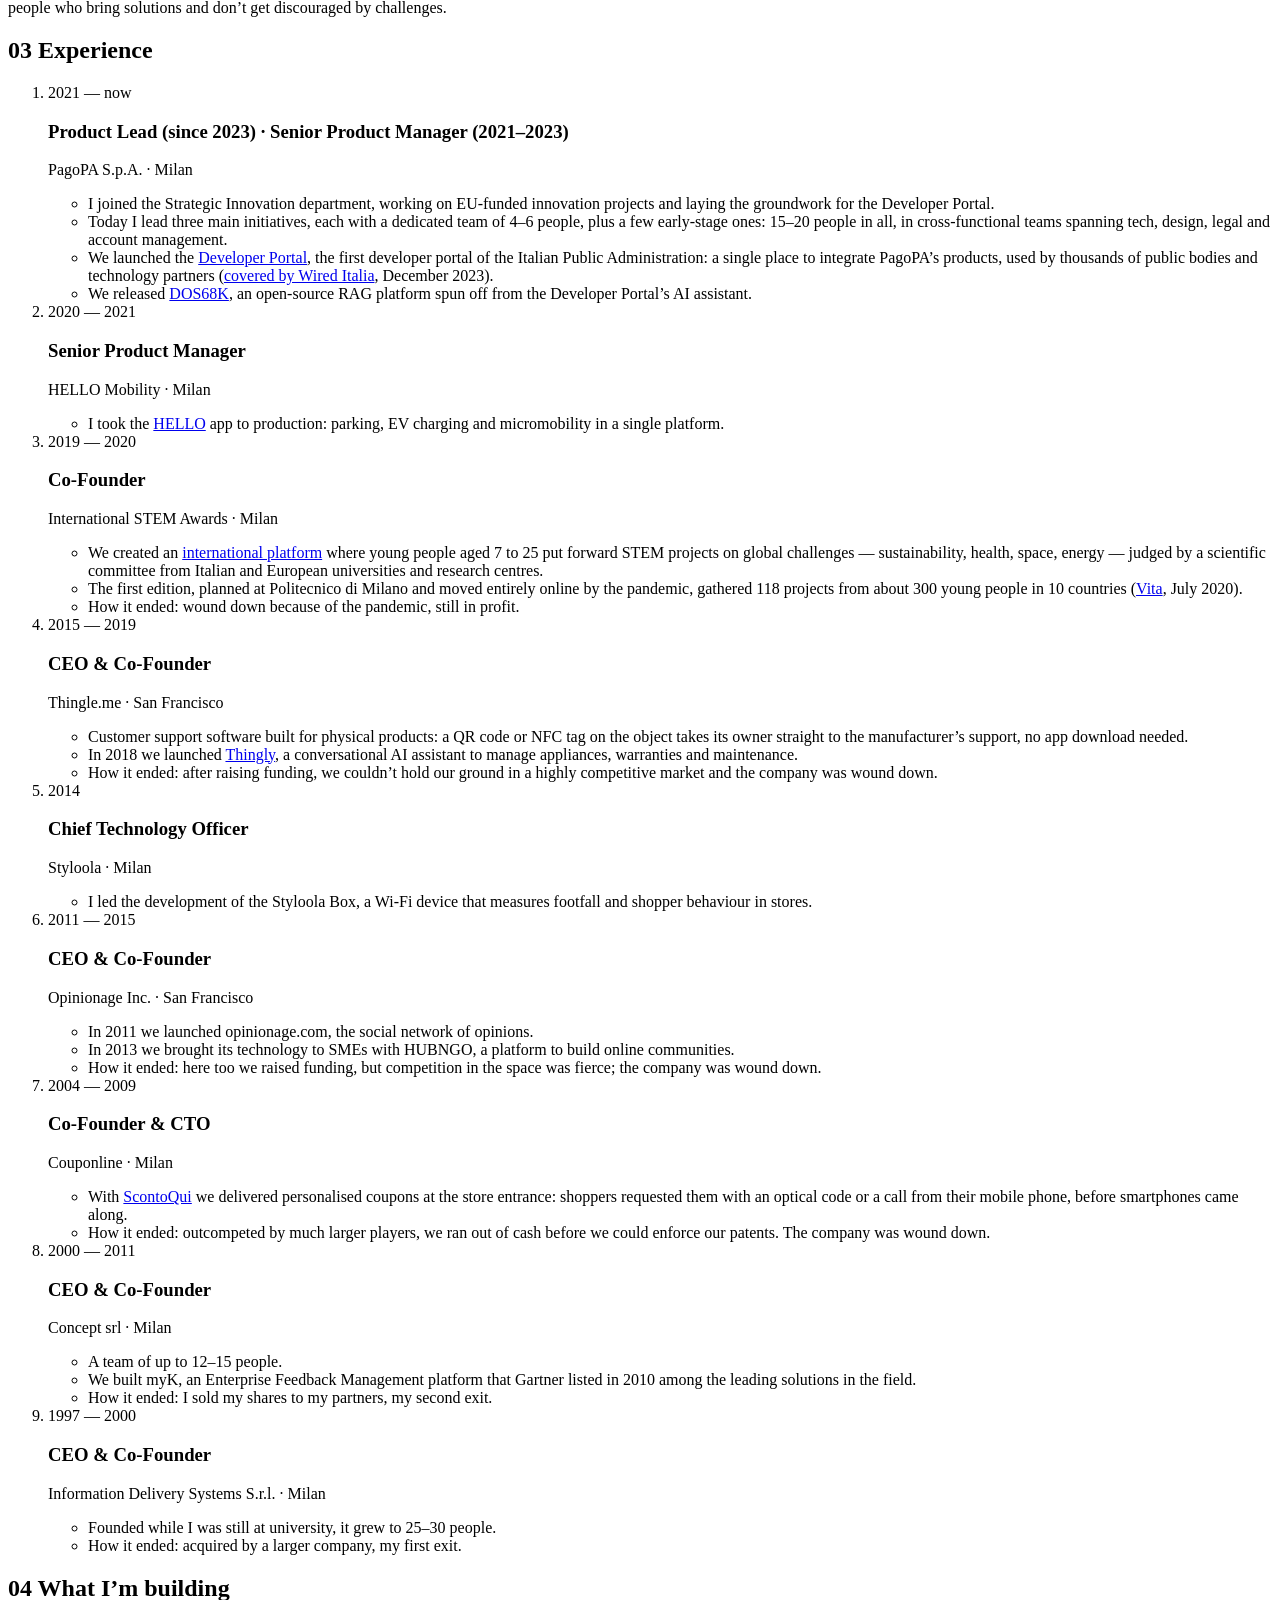
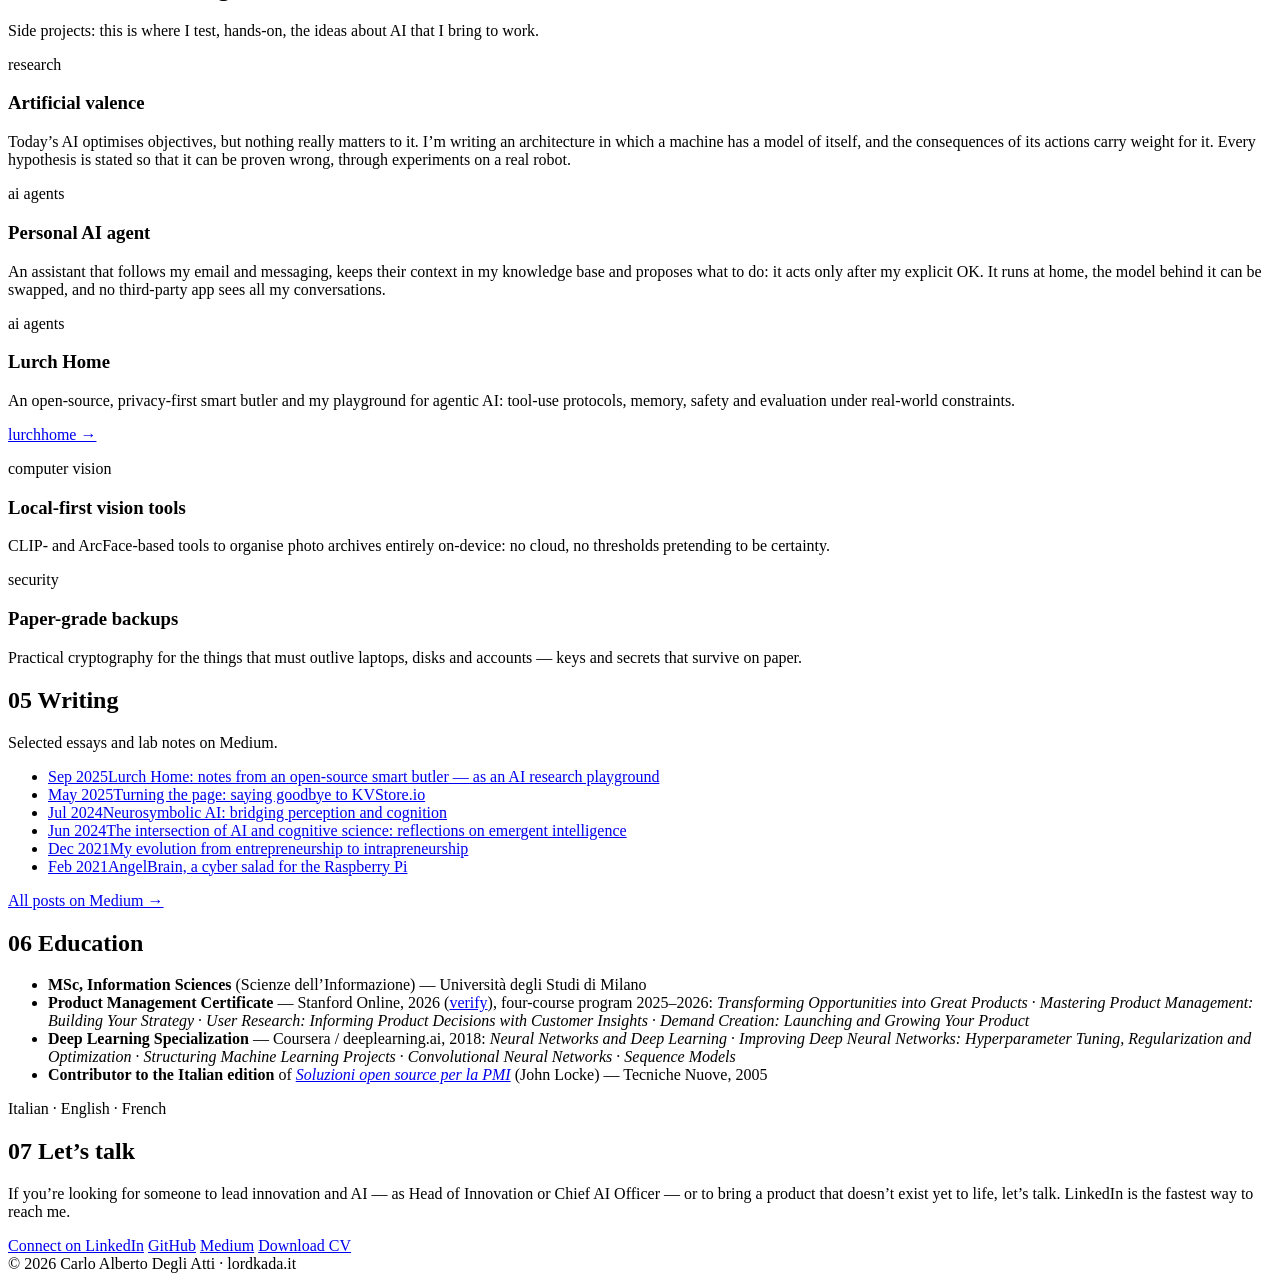
==== commit 1a38f37b: "Show the Stanford Product Management Certificate The four-course program is complete: list the certi" ====
--- a/site/en/index.html
+++ b/site/en/index.html
@@ -71,7 +71,9 @@
           },
           {
             "@type": "EducationalOccupationalCredential",
-            "name": "Product Management",
+            "name": "Product Management Certificate",
+            "credentialCategory": "certificate",
+            "url": "https://digitalcredential.stanford.edu/check/90FCC84E4DE2971A9309606400F90BD91865F038C409BF5530E90E170DF87DB1R2thMVZDaTVaakowZUlhK0FCUW1oSGJKK0JLZGtQSUlJcFRxbnVpay8vMWVpbnk0",
             "recognizedBy": {
               "@type": "CollegeOrUniversity",
               "name": "Stanford Online"
@@ -422,7 +424,7 @@
         <div>
           <ul class="plain">
             <li><strong>MSc, Information Sciences</strong> (Scienze dell’Informazione) — Università degli Studi di Milano</li>
-            <li><strong>Product Management</strong> — Stanford Online, 2025–2026:
+            <li><strong>Product Management Certificate</strong> — Stanford Online, 2026 (<a href="https://digitalcredential.stanford.edu/check/90FCC84E4DE2971A9309606400F90BD91865F038C409BF5530E90E170DF87DB1R2thMVZDaTVaakowZUlhK0FCUW1oSGJKK0JLZGtQSUlJcFRxbnVpay8vMWVpbnk0" rel="noopener">verify</a>), four-course program 2025–2026:
               <em>Transforming Opportunities into Great Products</em> ·
               <em>Mastering Product Management: Building Your Strategy</em> ·
               <em>User Research: Informing Product Decisions with Customer Insights</em> ·
